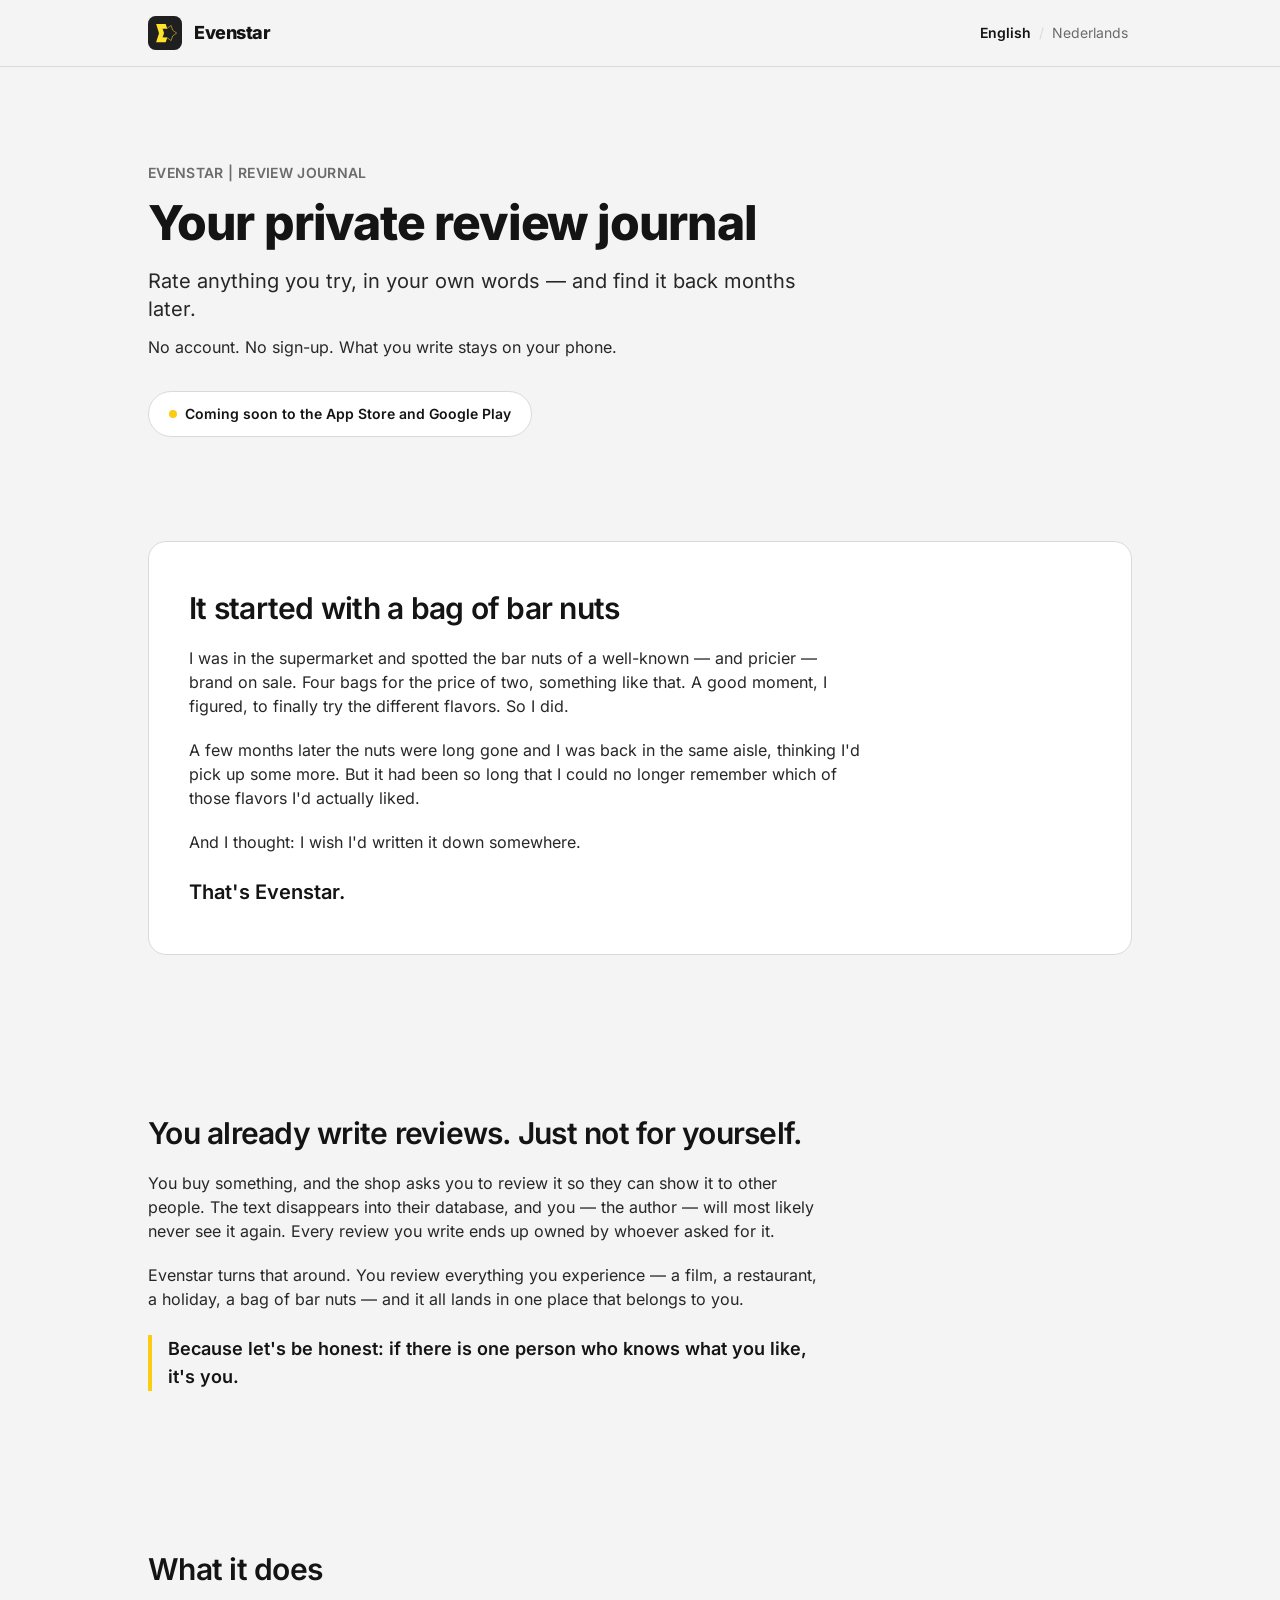
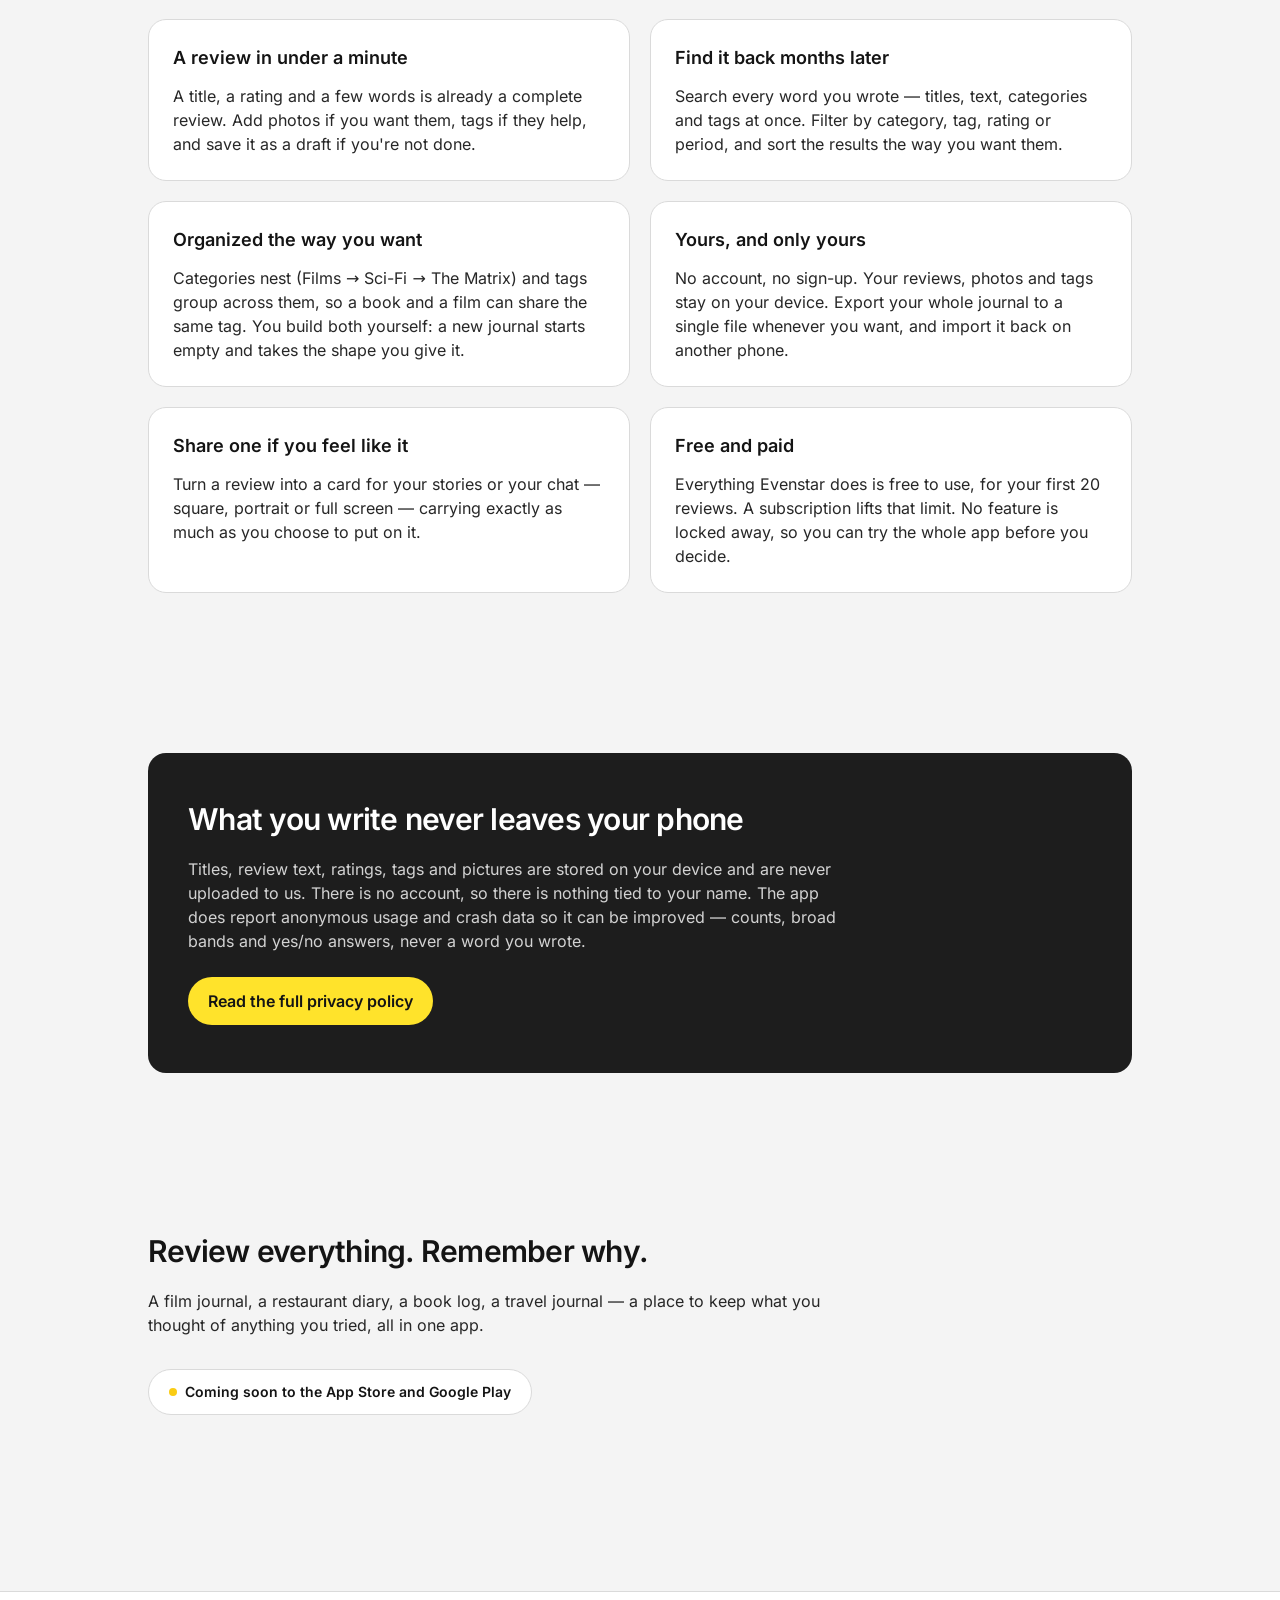
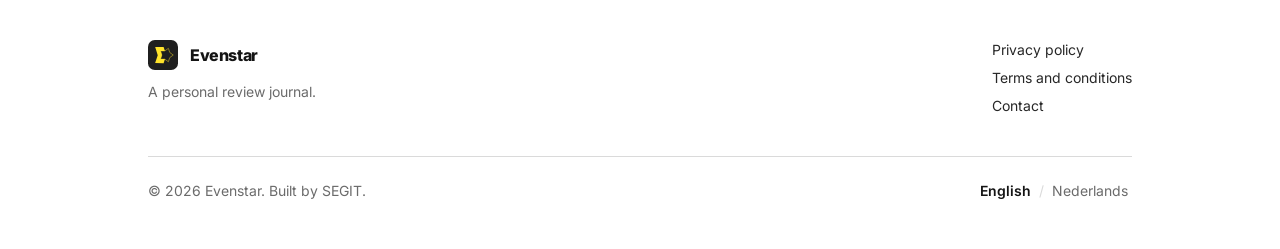
==== index.html @ 2a289b04 "Landingspagina voor Evenstar (EVE-47) (#130) Evenstar had geen plek op internet. Dit is die plek: `e" ====
<!DOCTYPE html><html lang="en"><head><meta charset="utf-8"><meta name="viewport" content="width=device-width, initial-scale=1"><title>Evenstar — Your private review journal</title><meta name="description" content="A personal review journal for iOS and Android. Review everything you try — films, restaurants, books — and find it back months later. No account needed."><link rel="canonical" href="https://evenstarapp.com/"><link rel="alternate" hreflang="en" href="https://evenstarapp.com/"><link rel="alternate" hreflang="nl" href="https://evenstarapp.com/nl/"><link rel="alternate" hreflang="x-default" href="https://evenstarapp.com/"><link rel="icon" type="image/svg+xml" href="/favicon.svg"><link rel="apple-touch-icon" href="/apple-touch-icon.png"><link rel="manifest" href="/site.webmanifest"><meta name="theme-color" content="#f4f4f4"><meta property="og:type" content="website"><meta property="og:site_name" content="Evenstar"><meta property="og:title" content="Evenstar — Your private review journal"><meta property="og:description" content="A personal review journal for iOS and Android. Review everything you try — films, restaurants, books — and find it back months later. No account needed."><meta property="og:url" content="https://evenstarapp.com/"><meta property="og:image" content="https://evenstarapp.com/og-image.png"><meta property="og:image:width" content="1200"><meta property="og:image:height" content="630"><meta property="og:image:alt" content="Evenstar, a personal review journal for iOS and Android"><meta property="og:locale" content="en_US"><meta name="twitter:card" content="summary_large_image"><meta name="twitter:title" content="Evenstar — Your private review journal"><meta name="twitter:description" content="A personal review journal for iOS and Android. Review everything you try — films, restaurants, books — and find it back months later. No account needed."><meta name="twitter:image" content="https://evenstarapp.com/og-image.png"><link rel="sitemap" href="/sitemap-index.xml"><script type="application/ld+json">{"@context":"https://schema.org","@type":"SoftwareApplication","name":"Evenstar","alternateName":"Evenstar | Review Journal","applicationCategory":"LifestyleApplication","operatingSystem":"iOS, Android","description":"A personal review journal for iOS and Android. Review everything you try — films, restaurants, books — and find it back months later. No account needed.","url":"https://evenstarapp.com","inLanguage":["en","nl"],"offers":{"@type":"Offer","price":"0","priceCurrency":"EUR"}}</script><link rel="stylesheet" href="/_astro/config.suZ1vZAj.css"></head><body class="flex min-h-screen flex-col"><a href="#main" class="sr-only rounded-pill focus:not-sr-only focus:absolute focus:top-4 focus:left-4 focus:z-50 focus:bg-ink focus:px-5 focus:py-3 focus:text-on-ink">Skip to content</a><header class="border-b border-line bg-page/90 backdrop-blur"><div class="mx-auto flex max-w-5xl items-center justify-between gap-4 px-5 py-4"><a href="/" class="flex items-center gap-3 text-heading" aria-label="Evenstar — Home"><svg width="34" height="34" viewBox="0 0 256 256" fill="none" xmlns="http://www.w3.org/2000/svg" class aria-hidden="true" focusable="false"><rect width="256" height="256" rx="58" fill="#1F1F1F"></rect><path d="M174.485 72.5167L185.612 106.519L214.472 127.664L215.576 128.472L214.471 129.278L185.571 150.367L174.379 184.35L173.952 185.649L172.844 184.848L143.855 163.878L108.079 163.736L106.71 163.731L107.13 162.429L118.115 128.378L107.195 94.3095L106.777 93.0075L108.146 93.0046L143.922 92.9294L172.95 72.0165L174.061 71.2166L174.485 72.5167Z" stroke="#FFE32B" stroke-width="4"></path><path d="M133.317 197.465L60.838 197.206L82.9443 129.389L61.2827 60.0143L133.141 59.6603L144.464 94.0981L107.978 94.0939L119.301 128.532L108.187 162.625L144.551 163L133.317 197.465Z" fill="#FFE32B"></path></svg><span class="text-lg font-extrabold tracking-tight">Evenstar</span></a><nav class="flex items-center gap-1 text-sm" aria-label="Language"><span class="px-1 font-semibold text-heading" aria-current="true">English</span><span class="text-line" aria-hidden="true">/</span><a class="rounded px-1 text-muted underline-offset-4 hover:text-heading hover:underline" href="/nl/" hreflang="nl" lang="nl">Nederlands</a></nav></div></header><main id="main" class="flex-1"><!-- Hero --><section class="mx-auto w-full max-w-5xl px-5 pt-14 pb-6 sm:pt-24"><p class="text-sm font-semibold tracking-wide text-muted uppercase">Evenstar | Review Journal</p><h1 class="mt-4 max-w-2xl text-4xl font-extrabold tracking-tight text-heading sm:text-5xl">Your private review journal</h1><p class="mt-5 max-w-2xl text-lg text-body sm:text-xl">Rate anything you try, in your own words — and find it back months later.</p><p class="mt-3 max-w-2xl text-body">No account. No sign-up. What you write stays on your phone.</p><p class="inline-flex items-center gap-2 rounded-pill border border-line bg-surface px-5 py-3 text-sm font-semibold text-heading mt-8"><span class="inline-block h-2 w-2 rounded-full bg-highlight" aria-hidden="true"></span>Coming soon to the App Store and Google Play</p></section><!-- The bar nuts --><section id="story" aria-labelledby="story-title" class="mx-auto w-full max-w-5xl px-5 py-14 sm:py-20 "><div class="rounded-card border border-line bg-surface px-6 py-10 sm:px-10 sm:py-12"><h2 id="story-title" class="text-2xl font-semibold tracking-tight text-heading sm:text-3xl">It started with a bag of bar nuts</h2><p class="mt-5 max-w-2xl text-body">I was in the supermarket and spotted the bar nuts of a well-known — and pricier — brand on sale. Four bags for the price of two, something like that. A good moment, I figured, to finally try the different flavors. So I did.</p><p class="mt-5 max-w-2xl text-body">A few months later the nuts were long gone and I was back in the same aisle, thinking I&#39;d pick up some more. But it had been so long that I could no longer remember which of those flavors I&#39;d actually liked.</p><p class="mt-5 max-w-2xl text-body">And I thought: I wish I&#39;d written it down somewhere.</p><p class="mt-6 text-xl font-semibold text-heading">That&#39;s Evenstar.</p></div></section><!-- Why write for yourself --><section id="why" aria-labelledby="why-title" class="mx-auto w-full max-w-5xl px-5 py-14 sm:py-20 "><div class><h2 id="why-title" class="text-2xl font-semibold tracking-tight text-heading sm:text-3xl">You already write reviews. Just not for yourself.</h2><p class="mt-5 max-w-2xl text-body">You buy something, and the shop asks you to review it so they can show it to other people. The text disappears into their database, and you — the author — will most likely never see it again. Every review you write ends up owned by whoever asked for it.</p><p class="mt-5 max-w-2xl text-body">Evenstar turns that around. You review everything you experience — a film, a restaurant, a holiday, a bag of bar nuts — and it all lands in one place that belongs to you.</p><p class="mt-6 max-w-2xl border-l-4 border-highlight pl-4 text-lg font-semibold text-heading">Because let&#39;s be honest: if there is one person who knows what you like, it&#39;s you.</p></div></section><!-- What it does --><section id="features" aria-labelledby="features-title" class="mx-auto w-full max-w-5xl px-5 py-14 sm:py-20 "><div class><h2 id="features-title" class="text-2xl font-semibold tracking-tight text-heading sm:text-3xl">What it does</h2><ul class="mt-8 grid gap-5 sm:grid-cols-2"><li class="rounded-card border border-line bg-surface p-6"><h3 class="text-lg font-semibold text-heading">A review in under a minute</h3><p class="mt-3 text-body">A title, a rating and a few words is already a complete review. Add photos if you want them, tags if they help, and save it as a draft if you&#39;re not done.</p></li><li class="rounded-card border border-line bg-surface p-6"><h3 class="text-lg font-semibold text-heading">Find it back months later</h3><p class="mt-3 text-body">Search every word you wrote — titles, text, categories and tags at once. Filter by category, tag, rating or period, and sort the results the way you want them.</p></li><li class="rounded-card border border-line bg-surface p-6"><h3 class="text-lg font-semibold text-heading">Organized the way you want</h3><p class="mt-3 text-body">Categories nest (Films → Sci-Fi → The Matrix) and tags group across them, so a book and a film can share the same tag. You build both yourself: a new journal starts empty and takes the shape you give it.</p></li><li class="rounded-card border border-line bg-surface p-6"><h3 class="text-lg font-semibold text-heading">Yours, and only yours</h3><p class="mt-3 text-body">No account, no sign-up. Your reviews, photos and tags stay on your device. Export your whole journal to a single file whenever you want, and import it back on another phone.</p></li><li class="rounded-card border border-line bg-surface p-6"><h3 class="text-lg font-semibold text-heading">Share one if you feel like it</h3><p class="mt-3 text-body">Turn a review into a card for your stories or your chat — square, portrait or full screen — carrying exactly as much as you choose to put on it.</p></li><li class="rounded-card border border-line bg-surface p-6"><h3 class="text-lg font-semibold text-heading">Free and paid</h3><p class="mt-3 text-body">Everything Evenstar does is free to use, for your first 20 reviews. A subscription lifts that limit. No feature is locked away, so you can try the whole app before you decide.</p></li></ul></div></section><!-- Privacy --><section aria-labelledby="privacy-title" class="mx-auto w-full max-w-5xl px-5 py-14 sm:py-20"><div class="rounded-card bg-ink px-6 py-10 text-on-ink sm:px-10 sm:py-12"><h2 id="privacy-title" class="text-2xl font-semibold tracking-tight sm:text-3xl">What you write never leaves your phone</h2><p class="mt-5 max-w-2xl text-white/80">Titles, review text, ratings, tags and pictures are stored on your device and are never uploaded to us. There is no account, so there is nothing tied to your name. The app does report anonymous usage and crash data so it can be improved — counts, broad bands and yes/no answers, never a word you wrote.</p><a class="mt-6 inline-block rounded-pill bg-accent px-5 py-3 font-semibold text-heading" href="/privacy/">Read the full privacy policy</a></div></section><!-- Closing --><section id="closing" aria-labelledby="closing-title" class="mx-auto w-full max-w-5xl px-5 py-14 sm:py-20 "><div class><h2 id="closing-title" class="text-2xl font-semibold tracking-tight text-heading sm:text-3xl">Review everything. Remember why.</h2><p class="mt-5 max-w-2xl text-body">A film journal, a restaurant diary, a book log, a travel journal — a place to keep what you thought of anything you tried, all in one app.</p><p class="inline-flex items-center gap-2 rounded-pill border border-line bg-surface px-5 py-3 text-sm font-semibold text-heading mt-8"><span class="inline-block h-2 w-2 rounded-full bg-highlight" aria-hidden="true"></span>Coming soon to the App Store and Google Play</p></div></section></main><footer class="mt-24 border-t border-line bg-surface"><div class="mx-auto max-w-5xl px-5 py-12"><div class="flex flex-col gap-8 sm:flex-row sm:items-start sm:justify-between"><div><div class="flex items-center gap-3"><svg width="30" height="30" viewBox="0 0 256 256" fill="none" xmlns="http://www.w3.org/2000/svg" class aria-hidden="true" focusable="false"><rect width="256" height="256" rx="58" fill="#1F1F1F"></rect><path d="M174.485 72.5167L185.612 106.519L214.472 127.664L215.576 128.472L214.471 129.278L185.571 150.367L174.379 184.35L173.952 185.649L172.844 184.848L143.855 163.878L108.079 163.736L106.71 163.731L107.13 162.429L118.115 128.378L107.195 94.3095L106.777 93.0075L108.146 93.0046L143.922 92.9294L172.95 72.0165L174.061 71.2166L174.485 72.5167Z" stroke="#FFE32B" stroke-width="4"></path><path d="M133.317 197.465L60.838 197.206L82.9443 129.389L61.2827 60.0143L133.141 59.6603L144.464 94.0981L107.978 94.0939L119.301 128.532L108.187 162.625L144.551 163L133.317 197.465Z" fill="#FFE32B"></path></svg><span class="text-base font-extrabold tracking-tight text-heading">Evenstar</span></div><p class="mt-3 max-w-xs text-sm text-muted">A personal review journal.</p></div><nav class="flex flex-col gap-2 text-sm" aria-label="Privacy policy"><a class="text-body underline-offset-4 hover:underline" href="/privacy/">Privacy policy</a><a class="text-body underline-offset-4 hover:underline" href="/terms/">Terms and conditions</a><a class="text-body underline-offset-4 hover:underline" href="mailto:contact@segit.nl">Contact</a></nav></div><div class="mt-10 flex flex-col gap-4 border-t border-line pt-6 text-sm text-muted sm:flex-row sm:items-center sm:justify-between"><p>&copy; 2026 Evenstar. Built by SEGIT.</p><nav class="flex items-center gap-1 text-sm" aria-label="Language"><span class="px-1 font-semibold text-heading" aria-current="true">English</span><span class="text-line" aria-hidden="true">/</span><a class="rounded px-1 text-muted underline-offset-4 hover:text-heading hover:underline" href="/nl/" hreflang="nl" lang="nl">Nederlands</a></nav></div></div></footer></body></html>
---- _astro/config.suZ1vZAj.css ----
@font-face{font-family:Inter Variable;font-style:normal;font-display:swap;font-weight:100 900;src:url(/_astro/inter-cyrillic-ext-wght-normal.BOeWTOD4.woff2)format("woff2-variations");unicode-range:U+460-52F,U+1C80-1C8A,U+20B4,U+2DE0-2DFF,U+A640-A69F,U+FE2E-FE2F}@font-face{font-family:Inter Variable;font-style:normal;font-display:swap;font-weight:100 900;src:url(/_astro/inter-cyrillic-wght-normal.DqGufNeO.woff2)format("woff2-variations");unicode-range:U+301,U+400-45F,U+490-491,U+4B0-4B1,U+2116}@font-face{font-family:Inter Variable;font-style:normal;font-display:swap;font-weight:100 900;src:url(/_astro/inter-greek-ext-wght-normal.DlzME5K_.woff2)format("woff2-variations");unicode-range:U+1F??}@font-face{font-family:Inter Variable;font-style:normal;font-display:swap;font-weight:100 900;src:url(/_astro/inter-greek-wght-normal.CkhJZR-_.woff2)format("woff2-variations");unicode-range:U+370-377,U+37A-37F,U+384-38A,U+38C,U+38E-3A1,U+3A3-3FF}@font-face{font-family:Inter Variable;font-style:normal;font-display:swap;font-weight:100 900;src:url(/_astro/inter-vietnamese-wght-normal.CBcvBZtf.woff2)format("woff2-variations");unicode-range:U+102-103,U+110-111,U+128-129,U+168-169,U+1A0-1A1,U+1AF-1B0,U+300-301,U+303-304,U+308-309,U+323,U+329,U+1EA0-1EF9,U+20AB}@font-face{font-family:Inter Variable;font-style:normal;font-display:swap;font-weight:100 900;src:url(/_astro/inter-latin-ext-wght-normal.DO1Apj_S.woff2)format("woff2-variations");unicode-range:U+100-2BA,U+2BD-2C5,U+2C7-2CC,U+2CE-2D7,U+2DD-2FF,U+304,U+308,U+329,U+1D00-1DBF,U+1E00-1E9F,U+1EF2-1EFF,U+2020,U+20A0-20AB,U+20AD-20C0,U+2113,U+2C60-2C7F,U+A720-A7FF}@font-face{font-family:Inter Variable;font-style:normal;font-display:swap;font-weight:100 900;src:url(/_astro/inter-latin-wght-normal.Dx4kXJAl.woff2)format("woff2-variations");unicode-range:U+??,U+131,U+152-153,U+2BB-2BC,U+2C6,U+2DA,U+2DC,U+304,U+308,U+329,U+2000-206F,U+20AC,U+2122,U+2191,U+2193,U+2212,U+2215,U+FEFF,U+FFFD}@layer properties{@supports (((-webkit-hyphens:none)) and (not (margin-trim:inline))) or ((-moz-orient:inline) and (not (color:rgb(from red r g b)))){*,:before,:after,::backdrop{--tw-rotate-x:initial;--tw-rotate-y:initial;--tw-rotate-z:initial;--tw-skew-x:initial;--tw-skew-y:initial;--tw-scroll-snap-strictness:proximity;--tw-border-style:solid;--tw-font-weight:initial;--tw-tracking:initial;--tw-outline-style:solid;--tw-backdrop-blur:initial;--tw-backdrop-brightness:initial;--tw-backdrop-contrast:initial;--tw-backdrop-grayscale:initial;--tw-backdrop-hue-rotate:initial;--tw-backdrop-invert:initial;--tw-backdrop-opacity:initial;--tw-backdrop-saturate:initial;--tw-backdrop-sepia:initial}}}@layer theme{:root,:host{--font-sans:"Inter Variable", "Inter", ui-sans-serif, system-ui, -apple-system, "Segoe UI", Roboto, "Helvetica Neue", Arial, sans-serif;--font-mono:ui-monospace, SFMono-Regular, Menlo, Monaco, Consolas, "Liberation Mono", "Courier New", monospace;--color-white:#fff;--spacing:.25rem;--container-xs:20rem;--container-md:28rem;--container-2xl:42rem;--container-3xl:48rem;--container-5xl:64rem;--text-sm:.875rem;--text-sm--line-height:calc(1.25 / .875);--text-base:1rem;--text-base--line-height:calc(1.5 / 1);--text-lg:1.125rem;--text-lg--line-height:calc(1.75 / 1.125);--text-xl:1.25rem;--text-xl--line-height:calc(1.75 / 1.25);--text-2xl:1.5rem;--text-2xl--line-height:calc(2 / 1.5);--text-3xl:1.875rem;--text-3xl--line-height:calc(2.25 / 1.875);--text-4xl:2.25rem;--text-4xl--line-height:calc(2.5 / 2.25);--text-5xl:3rem;--text-5xl--line-height:1;--font-weight-semibold:600;--font-weight-extrabold:800;--tracking-tight:-.025em;--tracking-wide:.025em;--default-font-family:var(--font-sans);--default-mono-font-family:var(--font-mono);--color-page:#f4f4f4;--color-surface:#fff;--color-line:#dadada;--color-heading:#141414;--color-body:#272727;--color-muted:#6b6b6b;--color-ink:#1d1d1d;--color-on-ink:#fff;--color-accent:#ffe32b;--color-highlight:#facc14;--radius-card:18px;--radius-pill:36px}}@layer base{*,:after,:before,::backdrop{box-sizing:border-box;border:0 solid;margin:0;padding:0}::file-selector-button{box-sizing:border-box;border:0 solid;margin:0;padding:0}html,:host{-webkit-text-size-adjust:100%;tab-size:4;line-height:1.5;font-family:var(--default-font-family,-apple-system, BlinkMacSystemFont, "Segoe UI", Roboto, "Helvetica Neue", "Noto Sans", Arial, sans-serif, "Apple Color Emoji", "Segoe UI Emoji", "Segoe UI Symbol", "Noto Color Emoji");font-feature-settings:var(--default-font-feature-settings,normal);font-variation-settings:var(--default-font-variation-settings,normal);-webkit-tap-highlight-color:transparent}hr{height:0;color:inherit;border-top-width:1px}abbr:where([title]){text-decoration:underline dotted}h1,h2,h3,h4,h5,h6{font-size:inherit;font-weight:inherit}a{color:inherit;-webkit-text-decoration:inherit;-webkit-text-decoration:inherit;-webkit-text-decoration:inherit;text-decoration:inherit}b,strong{font-weight:bolder}code,kbd,samp,pre{font-family:var(--default-mono-font-family,ui-monospace, SFMono-Regular, Menlo, Monaco, Consolas, "Liberation Mono", "Courier New", monospace);font-feature-settings:var(--default-mono-font-feature-settings,normal);font-variation-settings:var(--default-mono-font-variation-settings,normal);font-size:1em}small{font-size:80%}sub,sup{vertical-align:baseline;font-size:75%;line-height:0;position:relative}sub{bottom:-.25em}sup{top:-.5em}table{text-indent:0;border-color:inherit;border-collapse:collapse}:-moz-focusring:where(:not(iframe)){outline:auto}progress{vertical-align:baseline}summary{display:list-item}ol,ul,menu{list-style:none}img,svg,video,canvas,audio,iframe,embed,object{vertical-align:middle;display:block}img,video{max-width:100%;height:auto}button,input,select,optgroup,textarea{font:inherit;font-feature-settings:inherit;font-variation-settings:inherit;letter-spacing:inherit;color:inherit;opacity:1;background-color:#0000;border-radius:0}::file-selector-button{font:inherit;font-feature-settings:inherit;font-variation-settings:inherit;letter-spacing:inherit;color:inherit;opacity:1;background-color:#0000;border-radius:0}:where(select:is([multiple],[size])) optgroup{font-weight:bolder}:where(select:is([multiple],[size])) optgroup option{padding-inline-start:20px}::file-selector-button{margin-inline-end:4px}::placeholder{opacity:1}@supports (not ((-webkit-appearance:-apple-pay-button))) or (contain-intrinsic-size:1px){::placeholder{color:currentColor}@supports (color:color-mix(in lab, red, red)){::placeholder{color:color-mix(in oklab, currentcolor 50%, transparent)}}}textarea{resize:vertical}::-webkit-search-decoration{-webkit-appearance:none}::-webkit-date-and-time-value{min-height:1lh;text-align:inherit}::-webkit-datetime-edit{display:inline-flex}::-webkit-datetime-edit-fields-wrapper{padding:0}::-webkit-datetime-edit{padding-block:0}::-webkit-datetime-edit-year-field{padding-block:0}::-webkit-datetime-edit-month-field{padding-block:0}::-webkit-datetime-edit-day-field{padding-block:0}::-webkit-datetime-edit-hour-field{padding-block:0}::-webkit-datetime-edit-minute-field{padding-block:0}::-webkit-datetime-edit-second-field{padding-block:0}::-webkit-datetime-edit-millisecond-field{padding-block:0}::-webkit-datetime-edit-meridiem-field{padding-block:0}::-webkit-calendar-picker-indicator{line-height:1}:-moz-ui-invalid{box-shadow:none}button,input:where([type=button],[type=reset],[type=submit]){appearance:button}::file-selector-button{appearance:button}::-webkit-inner-spin-button{height:auto}::-webkit-outer-spin-button{height:auto}[hidden]:where(:not([hidden=until-found])){display:none!important}}@layer components;@layer utilities{.sr-only{clip-path:inset(50%);white-space:nowrap;border-width:0;width:1px;height:1px;margin:-1px;padding:0;position:absolute;overflow:hidden}.absolute{position:absolute}.mx-auto{margin-inline:auto}.mt-2{margin-top:calc(var(--spacing) * 2)}.mt-3{margin-top:calc(var(--spacing) * 3)}.mt-4{margin-top:calc(var(--spacing) * 4)}.mt-5{margin-top:calc(var(--spacing) * 5)}.mt-6{margin-top:calc(var(--spacing) * 6)}.mt-8{margin-top:calc(var(--spacing) * 8)}.mt-10{margin-top:calc(var(--spacing) * 10)}.mt-24{margin-top:calc(var(--spacing) * 24)}.mb-8{margin-bottom:calc(var(--spacing) * 8)}.flex{display:flex}.grid{display:grid}.inline-block{display:inline-block}.inline-flex{display:inline-flex}.h-2{height:calc(var(--spacing) * 2)}.min-h-screen{min-height:100vh}.w-2{width:calc(var(--spacing) * 2)}.w-\[60vw\]{width:60vw}.w-full{width:100%}.max-w-2xl{max-width:var(--container-2xl)}.max-w-3xl{max-width:var(--container-3xl)}.max-w-5xl{max-width:var(--container-5xl)}.max-w-\[260px\]{max-width:260px}.max-w-md{max-width:var(--container-md)}.max-w-xs{max-width:var(--container-xs)}.flex-1{flex:1}.shrink-0{flex-shrink:0}.transform{transform:var(--tw-rotate-x,) var(--tw-rotate-y,) var(--tw-rotate-z,) var(--tw-skew-x,) var(--tw-skew-y,)}.snap-x{scroll-snap-type:x var(--tw-scroll-snap-strictness)}.snap-mandatory{--tw-scroll-snap-strictness:mandatory}.snap-start{scroll-snap-align:start}.flex-col{flex-direction:column}.flex-wrap{flex-wrap:wrap}.items-center{align-items:center}.justify-between{justify-content:space-between}.justify-center{justify-content:center}.gap-1{gap:var(--spacing)}.gap-2{gap:calc(var(--spacing) * 2)}.gap-3{gap:calc(var(--spacing) * 3)}.gap-4{gap:calc(var(--spacing) * 4)}.gap-5{gap:calc(var(--spacing) * 5)}.gap-8{gap:calc(var(--spacing) * 8)}.overflow-x-auto{overflow-x:auto}.rounded{border-radius:.25rem}.rounded-card{border-radius:var(--radius-card)}.rounded-full{border-radius:2147483647px}.rounded-pill{border-radius:var(--radius-pill)}.border{border-style:var(--tw-border-style);border-width:1px}.border-t{border-top-style:var(--tw-border-style);border-top-width:1px}.border-b{border-bottom-style:var(--tw-border-style);border-bottom-width:1px}.border-l-4{border-left-style:var(--tw-border-style);border-left-width:4px}.border-highlight{border-color:var(--color-highlight)}.border-line{border-color:var(--color-line)}.bg-accent{background-color:var(--color-accent)}.bg-highlight{background-color:var(--color-highlight)}.bg-ink{background-color:var(--color-ink)}.bg-page\/90{background-color:#f4f4f4e6}@supports (color:color-mix(in lab, red, red)){.bg-page\/90{background-color:color-mix(in oklab, var(--color-page) 90%, transparent)}}.bg-surface{background-color:var(--color-surface)}.p-6{padding:calc(var(--spacing) * 6)}.px-1{padding-inline:var(--spacing)}.px-5{padding-inline:calc(var(--spacing) * 5)}.px-6{padding-inline:calc(var(--spacing) * 6)}.py-3{padding-block:calc(var(--spacing) * 3)}.py-4{padding-block:calc(var(--spacing) * 4)}.py-10{padding-block:calc(var(--spacing) * 10)}.py-12{padding-block:calc(var(--spacing) * 12)}.py-14{padding-block:calc(var(--spacing) * 14)}.pt-6{padding-top:calc(var(--spacing) * 6)}.pt-14{padding-top:calc(var(--spacing) * 14)}.pb-4{padding-bottom:calc(var(--spacing) * 4)}.pb-6{padding-bottom:calc(var(--spacing) * 6)}.pl-4{padding-left:calc(var(--spacing) * 4)}.text-center{text-align:center}.text-2xl{font-size:var(--text-2xl);line-height:var(--tw-leading,var(--text-2xl--line-height))}.text-3xl{font-size:var(--text-3xl);line-height:var(--tw-leading,var(--text-3xl--line-height))}.text-4xl{font-size:var(--text-4xl);line-height:var(--tw-leading,var(--text-4xl--line-height))}.text-base{font-size:var(--text-base);line-height:var(--tw-leading,var(--text-base--line-height))}.text-lg{font-size:var(--text-lg);line-height:var(--tw-leading,var(--text-lg--line-height))}.text-sm{font-size:var(--text-sm);line-height:var(--tw-leading,var(--text-sm--line-height))}.text-xl{font-size:var(--text-xl);line-height:var(--tw-leading,var(--text-xl--line-height))}.font-extrabold{--tw-font-weight:var(--font-weight-extrabold);font-weight:var(--font-weight-extrabold)}.font-semibold{--tw-font-weight:var(--font-weight-semibold);font-weight:var(--font-weight-semibold)}.tracking-tight{--tw-tracking:var(--tracking-tight);letter-spacing:var(--tracking-tight)}.tracking-wide{--tw-tracking:var(--tracking-wide);letter-spacing:var(--tracking-wide)}.text-body{color:var(--color-body)}.text-heading{color:var(--color-heading)}.text-line{color:var(--color-line)}.text-muted{color:var(--color-muted)}.text-on-ink{color:var(--color-on-ink)}.text-white\/80{color:#fffc}@supports (color:color-mix(in lab, red, red)){.text-white\/80{color:color-mix(in oklab, var(--color-white) 80%, transparent)}}.uppercase{text-transform:uppercase}.underline-offset-4{text-underline-offset:4px}.outline{outline-style:var(--tw-outline-style);outline-width:1px}.backdrop-blur{--tw-backdrop-blur:blur(8px);backdrop-filter:var(--tw-backdrop-blur,) var(--tw-backdrop-brightness,) var(--tw-backdrop-contrast,) var(--tw-backdrop-grayscale,) var(--tw-backdrop-hue-rotate,) var(--tw-backdrop-invert,) var(--tw-backdrop-opacity,) var(--tw-backdrop-saturate,) var(--tw-backdrop-sepia,)}@media (hover:hover){.hover\:text-heading:hover{color:var(--color-heading)}.hover\:underline:hover{text-decoration-line:underline}}.focus\:not-sr-only:focus{clip-path:none;white-space:normal;width:auto;height:auto;margin:0;padding:0;position:static;overflow:visible}.focus\:absolute:focus{position:absolute}.focus\:top-4:focus{top:calc(var(--spacing) * 4)}.focus\:left-4:focus{left:calc(var(--spacing) * 4)}.focus\:z-50:focus{z-index:50}.focus\:bg-ink:focus{background-color:var(--color-ink)}.focus\:px-5:focus{padding-inline:calc(var(--spacing) * 5)}.focus\:py-3:focus{padding-block:calc(var(--spacing) * 3)}.focus\:text-on-ink:focus{color:var(--color-on-ink)}@media (width>=40rem){.sm\:grid-cols-2{grid-template-columns:repeat(2,minmax(0,1fr))}.sm\:flex-row{flex-direction:row}.sm\:items-center{align-items:center}.sm\:items-start{align-items:flex-start}.sm\:justify-between{justify-content:space-between}.sm\:px-10{padding-inline:calc(var(--spacing) * 10)}.sm\:py-12{padding-block:calc(var(--spacing) * 12)}.sm\:py-16{padding-block:calc(var(--spacing) * 16)}.sm\:py-20{padding-block:calc(var(--spacing) * 20)}.sm\:pt-24{padding-top:calc(var(--spacing) * 24)}.sm\:text-3xl{font-size:var(--text-3xl);line-height:var(--tw-leading,var(--text-3xl--line-height))}.sm\:text-5xl{font-size:var(--text-5xl);line-height:var(--tw-leading,var(--text-5xl--line-height))}.sm\:text-xl{font-size:var(--text-xl);line-height:var(--tw-leading,var(--text-xl--line-height))}}.\[\&\>h1\]\:text-3xl>h1{font-size:var(--text-3xl);line-height:var(--tw-leading,var(--text-3xl--line-height))}.\[\&\>h1\]\:font-extrabold>h1{--tw-font-weight:var(--font-weight-extrabold);font-weight:var(--font-weight-extrabold)}.\[\&\>h1\]\:tracking-tight>h1{--tw-tracking:var(--tracking-tight);letter-spacing:var(--tracking-tight)}.\[\&\>h1\]\:text-heading>h1{color:var(--color-heading)}@media (width>=40rem){.sm\:\[\&\>h1\]\:text-4xl>h1{font-size:var(--text-4xl);line-height:var(--tw-leading,var(--text-4xl--line-height))}}}html{scroll-behavior:smooth;-webkit-text-size-adjust:100%}@media (prefers-reduced-motion:reduce){html{scroll-behavior:auto}}body{background-color:var(--color-page);color:var(--color-body);font-family:var(--font-sans);-webkit-font-smoothing:antialiased;text-rendering:optimizelegibility}:root{color-scheme:light}.prose>*+*{margin-top:1.15em}.prose h2{color:var(--color-heading);margin-top:2.5rem;font-size:1.5rem;font-weight:600}.prose h3{color:var(--color-heading);margin-top:2rem;font-size:1.125rem;font-weight:600}.prose ul{padding-left:1.5rem;list-style:outside}.prose ol{padding-left:1.5rem;list-style:decimal}.prose li+li{margin-top:.5rem}.prose a{color:var(--color-ink);text-underline-offset:3px;text-decoration:underline}.prose a:hover{color:var(--color-muted)}.prose strong{color:var(--color-heading);font-weight:600}.prose table{border-collapse:collapse;width:100%;font-size:.95rem}.prose th,.prose td{border:1px solid var(--color-line);text-align:left;vertical-align:top;padding:.6rem .75rem}.prose th{background-color:var(--color-page);color:var(--color-heading);font-weight:600}.prose table{max-width:100%;display:block;overflow-x:auto}@property --tw-rotate-x{syntax:"*";inherits:false}@property --tw-rotate-y{syntax:"*";inherits:false}@property --tw-rotate-z{syntax:"*";inherits:false}@property --tw-skew-x{syntax:"*";inherits:false}@property --tw-skew-y{syntax:"*";inherits:false}@property --tw-scroll-snap-strictness{syntax:"*";inherits:false;initial-value:proximity}@property --tw-border-style{syntax:"*";inherits:false;initial-value:solid}@property --tw-font-weight{syntax:"*";inherits:false}@property --tw-tracking{syntax:"*";inherits:false}@property --tw-outline-style{syntax:"*";inherits:false;initial-value:solid}@property --tw-backdrop-blur{syntax:"*";inherits:false}@property --tw-backdrop-brightness{syntax:"*";inherits:false}@property --tw-backdrop-contrast{syntax:"*";inherits:false}@property --tw-backdrop-grayscale{syntax:"*";inherits:false}@property --tw-backdrop-hue-rotate{syntax:"*";inherits:false}@property --tw-backdrop-invert{syntax:"*";inherits:false}@property --tw-backdrop-opacity{syntax:"*";inherits:false}@property --tw-backdrop-saturate{syntax:"*";inherits:false}@property --tw-backdrop-sepia{syntax:"*";inherits:false}
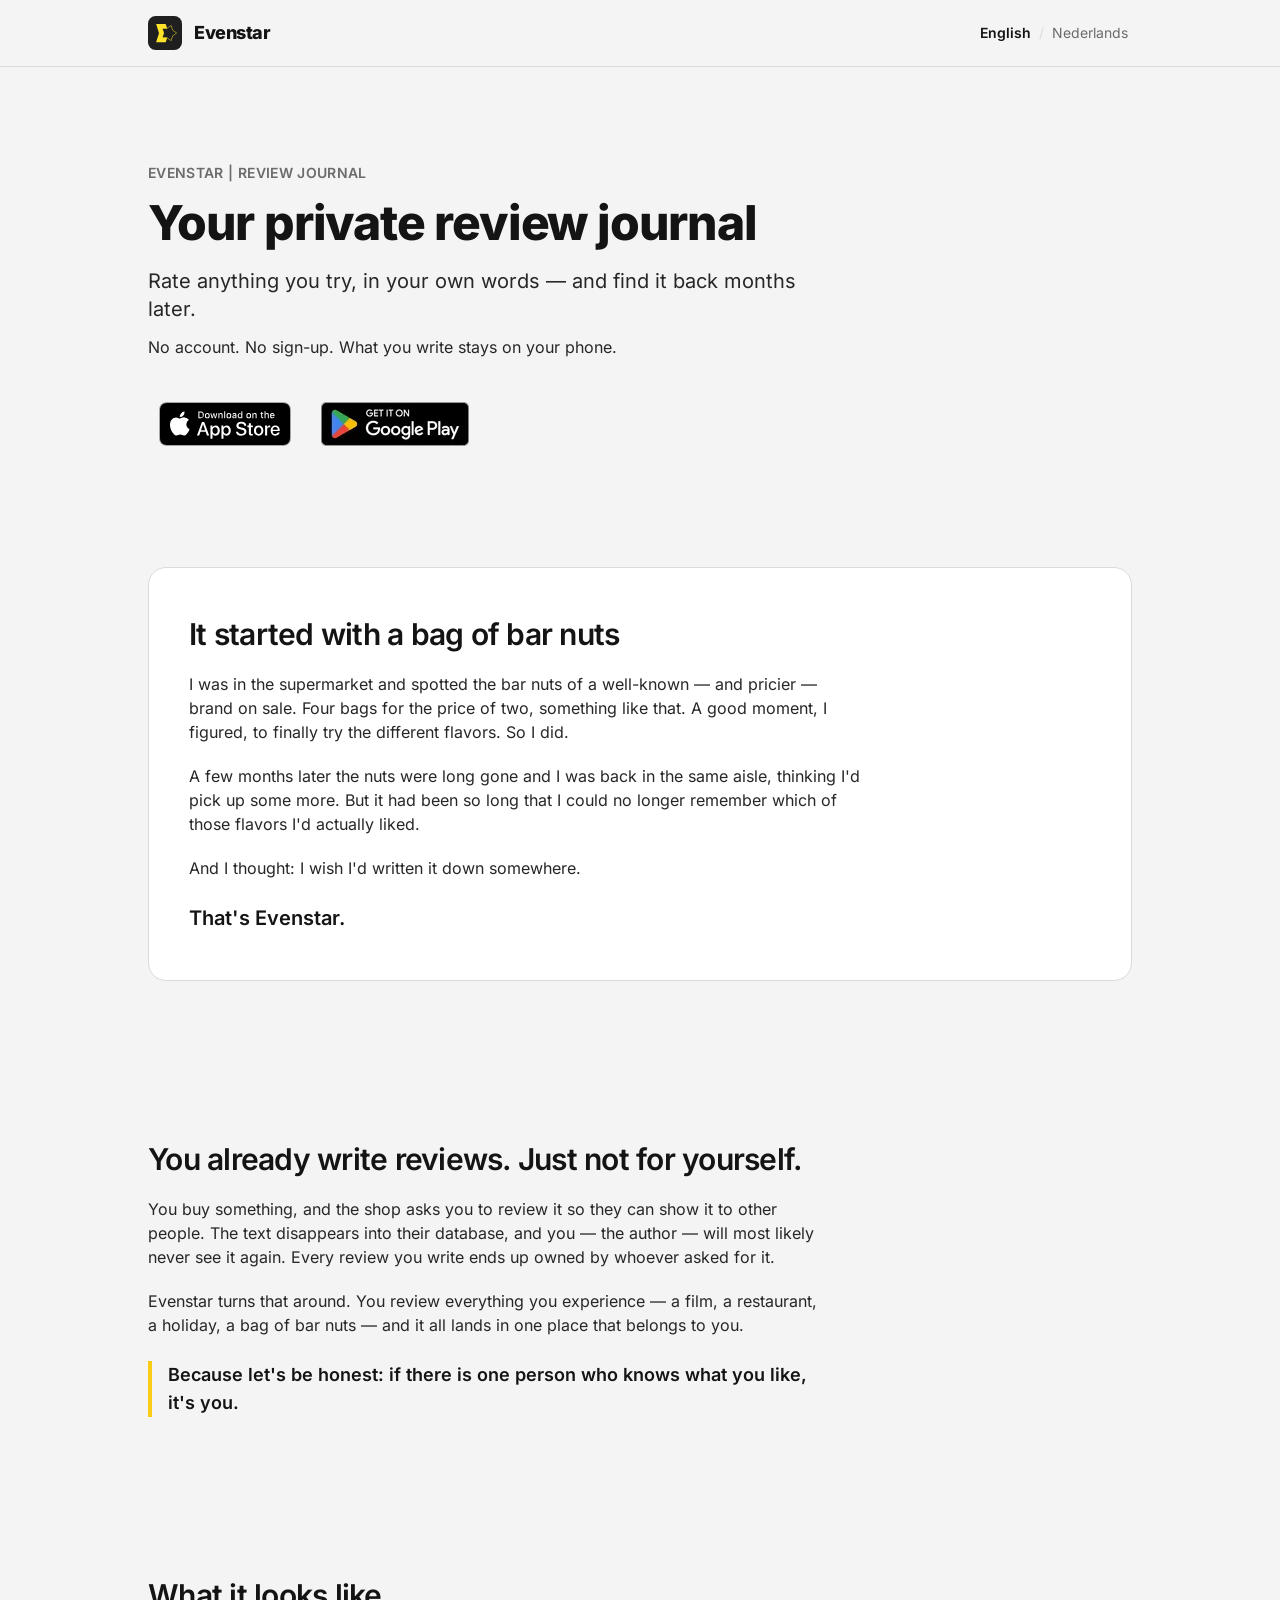
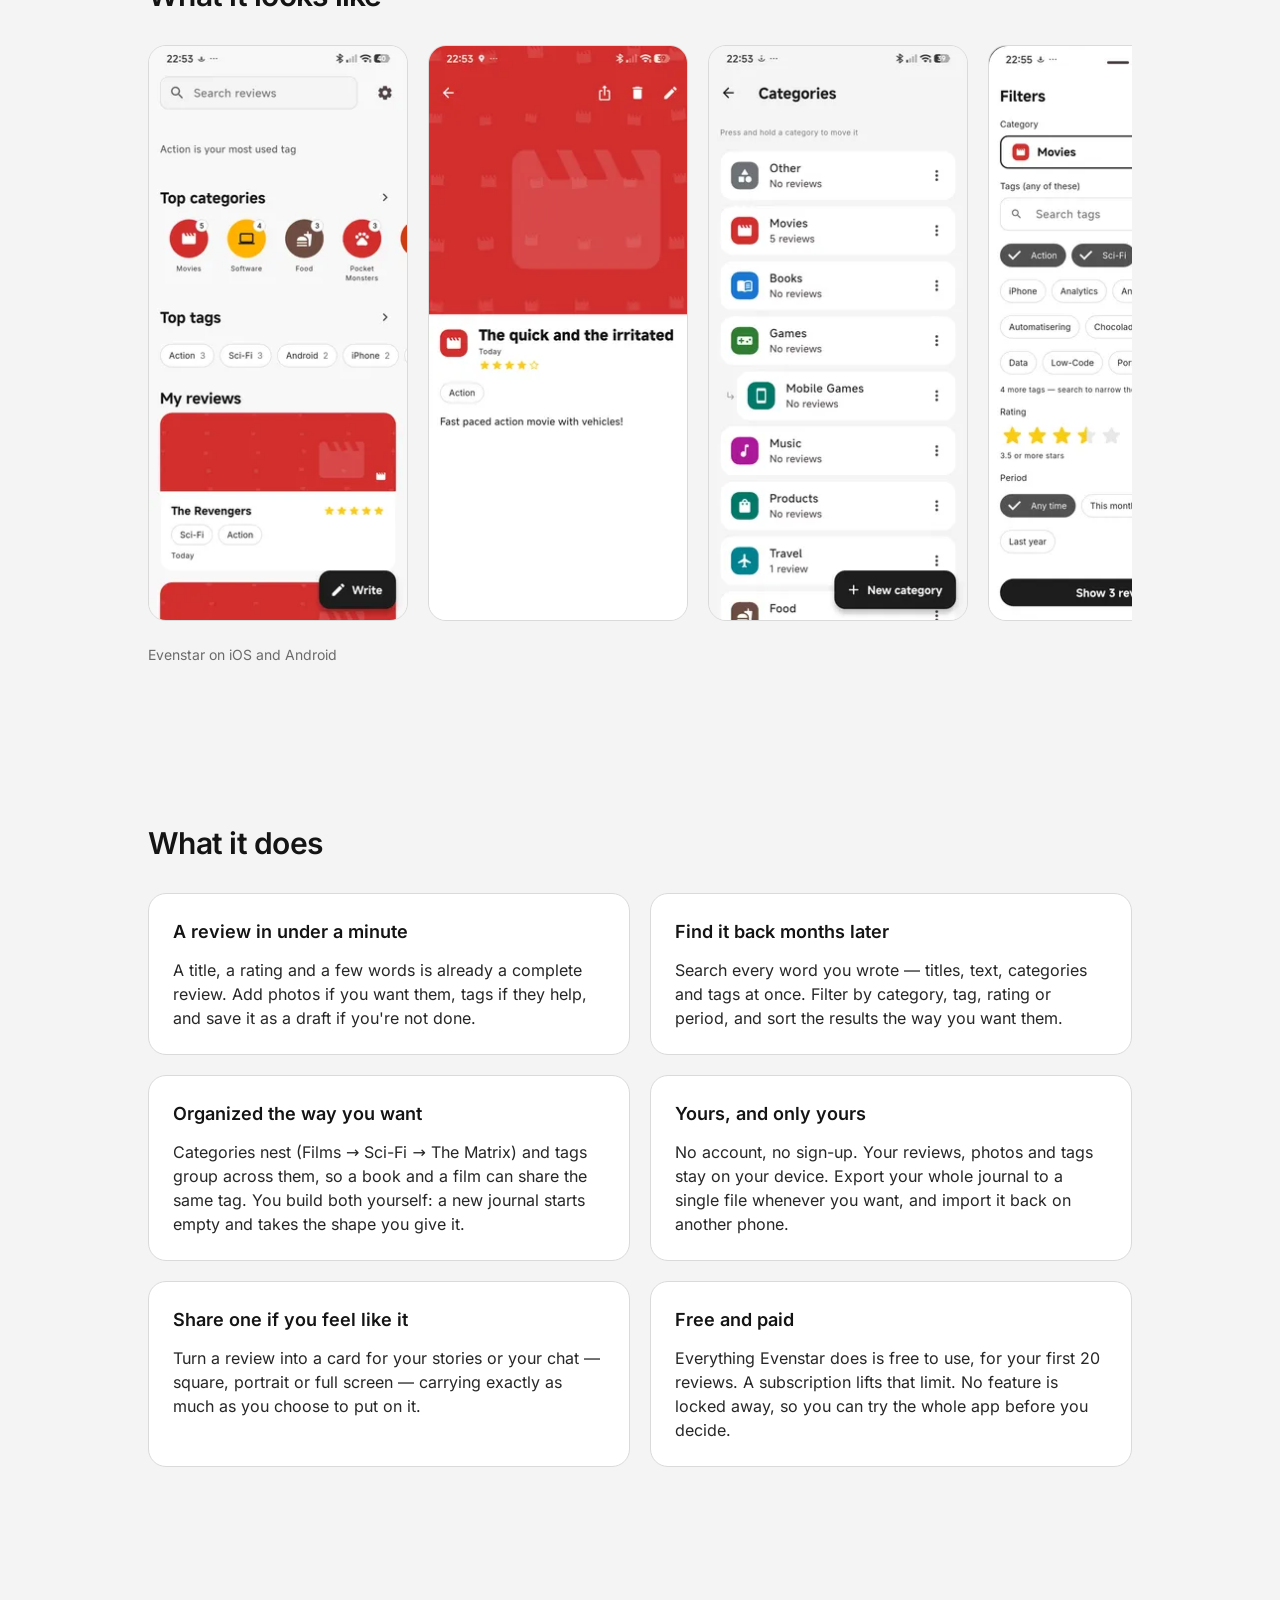
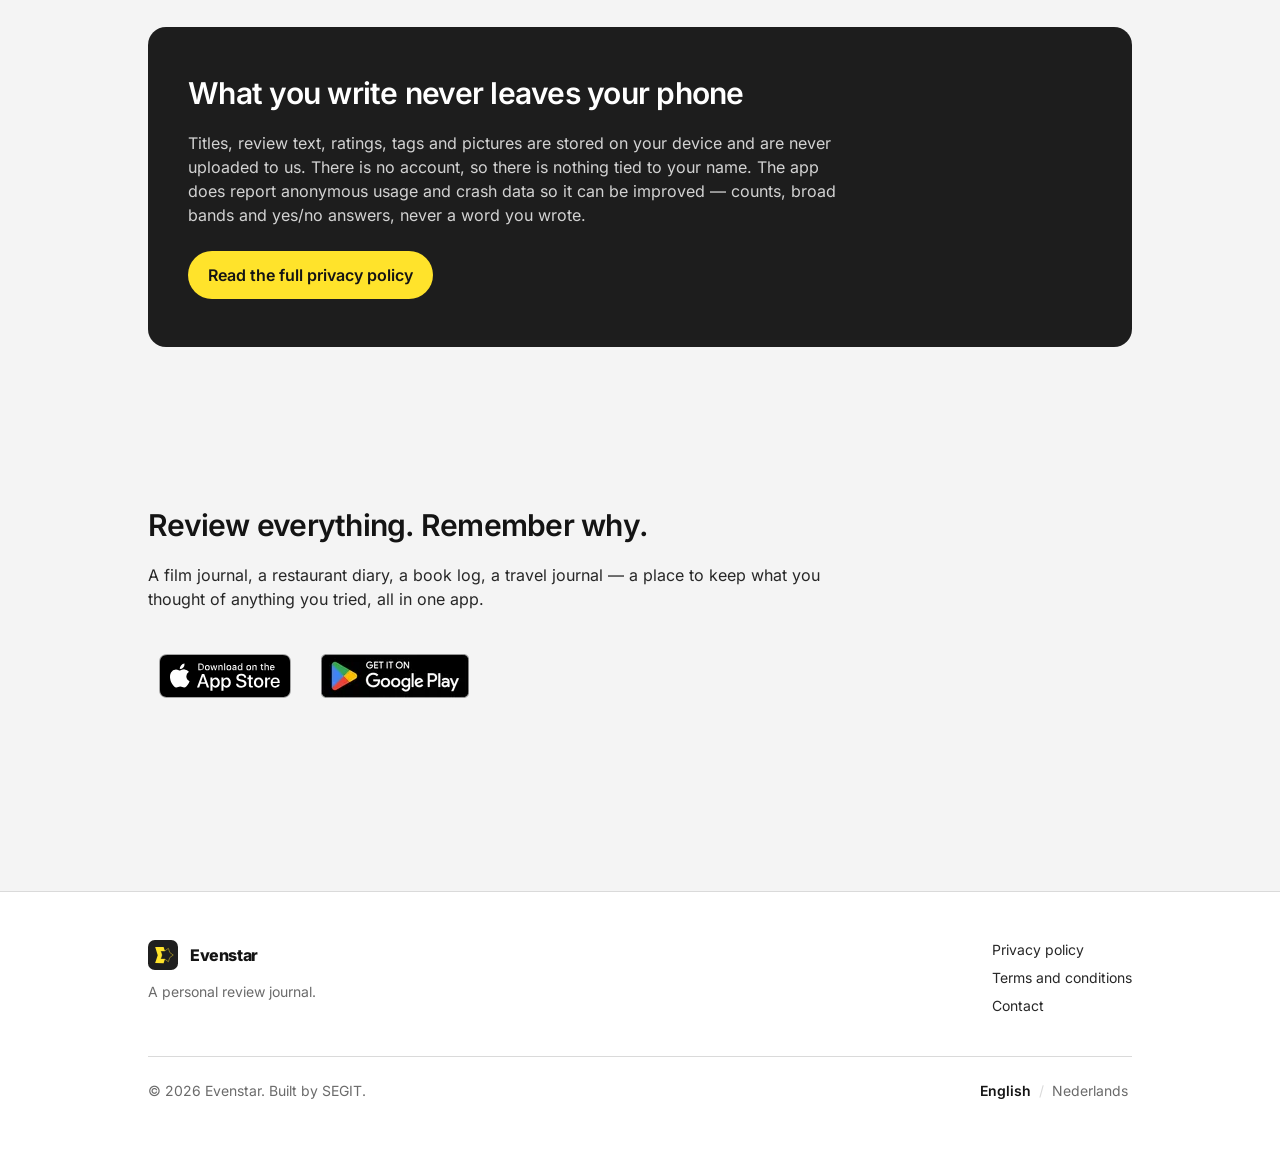
==== commit d8c103ab: "Screenshots en store-links op de site (EVE-47) (#131) Twee dingen die op de live site niet klopten. " ====
--- a/index.html
+++ b/index.html
@@ -1 +1 @@
-<!DOCTYPE html><html lang="en"><head><meta charset="utf-8"><meta name="viewport" content="width=device-width, initial-scale=1"><title>Evenstar — Your private review journal</title><meta name="description" content="A personal review journal for iOS and Android. Review everything you try — films, restaurants, books — and find it back months later. No account needed."><link rel="canonical" href="https://evenstarapp.com/"><link rel="alternate" hreflang="en" href="https://evenstarapp.com/"><link rel="alternate" hreflang="nl" href="https://evenstarapp.com/nl/"><link rel="alternate" hreflang="x-default" href="https://evenstarapp.com/"><link rel="icon" type="image/svg+xml" href="/favicon.svg"><link rel="apple-touch-icon" href="/apple-touch-icon.png"><link rel="manifest" href="/site.webmanifest"><meta name="theme-color" content="#f4f4f4"><meta property="og:type" content="website"><meta property="og:site_name" content="Evenstar"><meta property="og:title" content="Evenstar — Your private review journal"><meta property="og:description" content="A personal review journal for iOS and Android. Review everything you try — films, restaurants, books — and find it back months later. No account needed."><meta property="og:url" content="https://evenstarapp.com/"><meta property="og:image" content="https://evenstarapp.com/og-image.png"><meta property="og:image:width" content="1200"><meta property="og:image:height" content="630"><meta property="og:image:alt" content="Evenstar, a personal review journal for iOS and Android"><meta property="og:locale" content="en_US"><meta name="twitter:card" content="summary_large_image"><meta name="twitter:title" content="Evenstar — Your private review journal"><meta name="twitter:description" content="A personal review journal for iOS and Android. Review everything you try — films, restaurants, books — and find it back months later. No account needed."><meta name="twitter:image" content="https://evenstarapp.com/og-image.png"><link rel="sitemap" href="/sitemap-index.xml"><script type="application/ld+json">{"@context":"https://schema.org","@type":"SoftwareApplication","name":"Evenstar","alternateName":"Evenstar | Review Journal","applicationCategory":"LifestyleApplication","operatingSystem":"iOS, Android","description":"A personal review journal for iOS and Android. Review everything you try — films, restaurants, books — and find it back months later. No account needed.","url":"https://evenstarapp.com","inLanguage":["en","nl"],"offers":{"@type":"Offer","price":"0","priceCurrency":"EUR"}}</script><link rel="stylesheet" href="/_astro/config.suZ1vZAj.css"></head><body class="flex min-h-screen flex-col"><a href="#main" class="sr-only rounded-pill focus:not-sr-only focus:absolute focus:top-4 focus:left-4 focus:z-50 focus:bg-ink focus:px-5 focus:py-3 focus:text-on-ink">Skip to content</a><header class="border-b border-line bg-page/90 backdrop-blur"><div class="mx-auto flex max-w-5xl items-center justify-between gap-4 px-5 py-4"><a href="/" class="flex items-center gap-3 text-heading" aria-label="Evenstar — Home"><svg width="34" height="34" viewBox="0 0 256 256" fill="none" xmlns="http://www.w3.org/2000/svg" class aria-hidden="true" focusable="false"><rect width="256" height="256" rx="58" fill="#1F1F1F"></rect><path d="M174.485 72.5167L185.612 106.519L214.472 127.664L215.576 128.472L214.471 129.278L185.571 150.367L174.379 184.35L173.952 185.649L172.844 184.848L143.855 163.878L108.079 163.736L106.71 163.731L107.13 162.429L118.115 128.378L107.195 94.3095L106.777 93.0075L108.146 93.0046L143.922 92.9294L172.95 72.0165L174.061 71.2166L174.485 72.5167Z" stroke="#FFE32B" stroke-width="4"></path><path d="M133.317 197.465L60.838 197.206L82.9443 129.389L61.2827 60.0143L133.141 59.6603L144.464 94.0981L107.978 94.0939L119.301 128.532L108.187 162.625L144.551 163L133.317 197.465Z" fill="#FFE32B"></path></svg><span class="text-lg font-extrabold tracking-tight">Evenstar</span></a><nav class="flex items-center gap-1 text-sm" aria-label="Language"><span class="px-1 font-semibold text-heading" aria-current="true">English</span><span class="text-line" aria-hidden="true">/</span><a class="rounded px-1 text-muted underline-offset-4 hover:text-heading hover:underline" href="/nl/" hreflang="nl" lang="nl">Nederlands</a></nav></div></header><main id="main" class="flex-1"><!-- Hero --><section class="mx-auto w-full max-w-5xl px-5 pt-14 pb-6 sm:pt-24"><p class="text-sm font-semibold tracking-wide text-muted uppercase">Evenstar | Review Journal</p><h1 class="mt-4 max-w-2xl text-4xl font-extrabold tracking-tight text-heading sm:text-5xl">Your private review journal</h1><p class="mt-5 max-w-2xl text-lg text-body sm:text-xl">Rate anything you try, in your own words — and find it back months later.</p><p class="mt-3 max-w-2xl text-body">No account. No sign-up. What you write stays on your phone.</p><p class="inline-flex items-center gap-2 rounded-pill border border-line bg-surface px-5 py-3 text-sm font-semibold text-heading mt-8"><span class="inline-block h-2 w-2 rounded-full bg-highlight" aria-hidden="true"></span>Coming soon to the App Store and Google Play</p></section><!-- The bar nuts --><section id="story" aria-labelledby="story-title" class="mx-auto w-full max-w-5xl px-5 py-14 sm:py-20 "><div class="rounded-card border border-line bg-surface px-6 py-10 sm:px-10 sm:py-12"><h2 id="story-title" class="text-2xl font-semibold tracking-tight text-heading sm:text-3xl">It started with a bag of bar nuts</h2><p class="mt-5 max-w-2xl text-body">I was in the supermarket and spotted the bar nuts of a well-known — and pricier — brand on sale. Four bags for the price of two, something like that. A good moment, I figured, to finally try the different flavors. So I did.</p><p class="mt-5 max-w-2xl text-body">A few months later the nuts were long gone and I was back in the same aisle, thinking I&#39;d pick up some more. But it had been so long that I could no longer remember which of those flavors I&#39;d actually liked.</p><p class="mt-5 max-w-2xl text-body">And I thought: I wish I&#39;d written it down somewhere.</p><p class="mt-6 text-xl font-semibold text-heading">That&#39;s Evenstar.</p></div></section><!-- Why write for yourself --><section id="why" aria-labelledby="why-title" class="mx-auto w-full max-w-5xl px-5 py-14 sm:py-20 "><div class><h2 id="why-title" class="text-2xl font-semibold tracking-tight text-heading sm:text-3xl">You already write reviews. Just not for yourself.</h2><p class="mt-5 max-w-2xl text-body">You buy something, and the shop asks you to review it so they can show it to other people. The text disappears into their database, and you — the author — will most likely never see it again. Every review you write ends up owned by whoever asked for it.</p><p class="mt-5 max-w-2xl text-body">Evenstar turns that around. You review everything you experience — a film, a restaurant, a holiday, a bag of bar nuts — and it all lands in one place that belongs to you.</p><p class="mt-6 max-w-2xl border-l-4 border-highlight pl-4 text-lg font-semibold text-heading">Because let&#39;s be honest: if there is one person who knows what you like, it&#39;s you.</p></div></section><!-- What it does --><section id="features" aria-labelledby="features-title" class="mx-auto w-full max-w-5xl px-5 py-14 sm:py-20 "><div class><h2 id="features-title" class="text-2xl font-semibold tracking-tight text-heading sm:text-3xl">What it does</h2><ul class="mt-8 grid gap-5 sm:grid-cols-2"><li class="rounded-card border border-line bg-surface p-6"><h3 class="text-lg font-semibold text-heading">A review in under a minute</h3><p class="mt-3 text-body">A title, a rating and a few words is already a complete review. Add photos if you want them, tags if they help, and save it as a draft if you&#39;re not done.</p></li><li class="rounded-card border border-line bg-surface p-6"><h3 class="text-lg font-semibold text-heading">Find it back months later</h3><p class="mt-3 text-body">Search every word you wrote — titles, text, categories and tags at once. Filter by category, tag, rating or period, and sort the results the way you want them.</p></li><li class="rounded-card border border-line bg-surface p-6"><h3 class="text-lg font-semibold text-heading">Organized the way you want</h3><p class="mt-3 text-body">Categories nest (Films → Sci-Fi → The Matrix) and tags group across them, so a book and a film can share the same tag. You build both yourself: a new journal starts empty and takes the shape you give it.</p></li><li class="rounded-card border border-line bg-surface p-6"><h3 class="text-lg font-semibold text-heading">Yours, and only yours</h3><p class="mt-3 text-body">No account, no sign-up. Your reviews, photos and tags stay on your device. Export your whole journal to a single file whenever you want, and import it back on another phone.</p></li><li class="rounded-card border border-line bg-surface p-6"><h3 class="text-lg font-semibold text-heading">Share one if you feel like it</h3><p class="mt-3 text-body">Turn a review into a card for your stories or your chat — square, portrait or full screen — carrying exactly as much as you choose to put on it.</p></li><li class="rounded-card border border-line bg-surface p-6"><h3 class="text-lg font-semibold text-heading">Free and paid</h3><p class="mt-3 text-body">Everything Evenstar does is free to use, for your first 20 reviews. A subscription lifts that limit. No feature is locked away, so you can try the whole app before you decide.</p></li></ul></div></section><!-- Privacy --><section aria-labelledby="privacy-title" class="mx-auto w-full max-w-5xl px-5 py-14 sm:py-20"><div class="rounded-card bg-ink px-6 py-10 text-on-ink sm:px-10 sm:py-12"><h2 id="privacy-title" class="text-2xl font-semibold tracking-tight sm:text-3xl">What you write never leaves your phone</h2><p class="mt-5 max-w-2xl text-white/80">Titles, review text, ratings, tags and pictures are stored on your device and are never uploaded to us. There is no account, so there is nothing tied to your name. The app does report anonymous usage and crash data so it can be improved — counts, broad bands and yes/no answers, never a word you wrote.</p><a class="mt-6 inline-block rounded-pill bg-accent px-5 py-3 font-semibold text-heading" href="/privacy/">Read the full privacy policy</a></div></section><!-- Closing --><section id="closing" aria-labelledby="closing-title" class="mx-auto w-full max-w-5xl px-5 py-14 sm:py-20 "><div class><h2 id="closing-title" class="text-2xl font-semibold tracking-tight text-heading sm:text-3xl">Review everything. Remember why.</h2><p class="mt-5 max-w-2xl text-body">A film journal, a restaurant diary, a book log, a travel journal — a place to keep what you thought of anything you tried, all in one app.</p><p class="inline-flex items-center gap-2 rounded-pill border border-line bg-surface px-5 py-3 text-sm font-semibold text-heading mt-8"><span class="inline-block h-2 w-2 rounded-full bg-highlight" aria-hidden="true"></span>Coming soon to the App Store and Google Play</p></div></section></main><footer class="mt-24 border-t border-line bg-surface"><div class="mx-auto max-w-5xl px-5 py-12"><div class="flex flex-col gap-8 sm:flex-row sm:items-start sm:justify-between"><div><div class="flex items-center gap-3"><svg width="30" height="30" viewBox="0 0 256 256" fill="none" xmlns="http://www.w3.org/2000/svg" class aria-hidden="true" focusable="false"><rect width="256" height="256" rx="58" fill="#1F1F1F"></rect><path d="M174.485 72.5167L185.612 106.519L214.472 127.664L215.576 128.472L214.471 129.278L185.571 150.367L174.379 184.35L173.952 185.649L172.844 184.848L143.855 163.878L108.079 163.736L106.71 163.731L107.13 162.429L118.115 128.378L107.195 94.3095L106.777 93.0075L108.146 93.0046L143.922 92.9294L172.95 72.0165L174.061 71.2166L174.485 72.5167Z" stroke="#FFE32B" stroke-width="4"></path><path d="M133.317 197.465L60.838 197.206L82.9443 129.389L61.2827 60.0143L133.141 59.6603L144.464 94.0981L107.978 94.0939L119.301 128.532L108.187 162.625L144.551 163L133.317 197.465Z" fill="#FFE32B"></path></svg><span class="text-base font-extrabold tracking-tight text-heading">Evenstar</span></div><p class="mt-3 max-w-xs text-sm text-muted">A personal review journal.</p></div><nav class="flex flex-col gap-2 text-sm" aria-label="Privacy policy"><a class="text-body underline-offset-4 hover:underline" href="/privacy/">Privacy policy</a><a class="text-body underline-offset-4 hover:underline" href="/terms/">Terms and conditions</a><a class="text-body underline-offset-4 hover:underline" href="mailto:contact@segit.nl">Contact</a></nav></div><div class="mt-10 flex flex-col gap-4 border-t border-line pt-6 text-sm text-muted sm:flex-row sm:items-center sm:justify-between"><p>&copy; 2026 Evenstar. Built by SEGIT.</p><nav class="flex items-center gap-1 text-sm" aria-label="Language"><span class="px-1 font-semibold text-heading" aria-current="true">English</span><span class="text-line" aria-hidden="true">/</span><a class="rounded px-1 text-muted underline-offset-4 hover:text-heading hover:underline" href="/nl/" hreflang="nl" lang="nl">Nederlands</a></nav></div></div></footer></body></html>+<!DOCTYPE html><html lang="en"><head><meta charset="utf-8"><meta name="viewport" content="width=device-width, initial-scale=1"><title>Evenstar — Your private review journal</title><meta name="description" content="A personal review journal for iOS and Android. Review everything you try — films, restaurants, books — and find it back months later. No account needed."><link rel="canonical" href="https://evenstarapp.com/"><link rel="alternate" hreflang="en" href="https://evenstarapp.com/"><link rel="alternate" hreflang="nl" href="https://evenstarapp.com/nl/"><link rel="alternate" hreflang="x-default" href="https://evenstarapp.com/"><link rel="icon" type="image/svg+xml" href="/favicon.svg"><link rel="apple-touch-icon" href="/apple-touch-icon.png"><link rel="manifest" href="/site.webmanifest"><meta name="theme-color" content="#f4f4f4"><meta property="og:type" content="website"><meta property="og:site_name" content="Evenstar"><meta property="og:title" content="Evenstar — Your private review journal"><meta property="og:description" content="A personal review journal for iOS and Android. Review everything you try — films, restaurants, books — and find it back months later. No account needed."><meta property="og:url" content="https://evenstarapp.com/"><meta property="og:image" content="https://evenstarapp.com/og-image.png"><meta property="og:image:width" content="1200"><meta property="og:image:height" content="630"><meta property="og:image:alt" content="Evenstar, a personal review journal for iOS and Android"><meta property="og:locale" content="en_US"><meta name="twitter:card" content="summary_large_image"><meta name="twitter:title" content="Evenstar — Your private review journal"><meta name="twitter:description" content="A personal review journal for iOS and Android. Review everything you try — films, restaurants, books — and find it back months later. No account needed."><meta name="twitter:image" content="https://evenstarapp.com/og-image.png"><link rel="sitemap" href="/sitemap-index.xml"><script type="application/ld+json">{"@context":"https://schema.org","@type":"SoftwareApplication","name":"Evenstar","alternateName":"Evenstar | Review Journal","applicationCategory":"LifestyleApplication","operatingSystem":"iOS, Android","description":"A personal review journal for iOS and Android. Review everything you try — films, restaurants, books — and find it back months later. No account needed.","url":"https://evenstarapp.com","inLanguage":["en","nl"],"offers":{"@type":"Offer","price":"0","priceCurrency":"EUR"},"sameAs":["https://apps.apple.com/app/id6749514253","https://play.google.com/store/apps/details?id=nl.segit.evenstar"]}</script><link rel="stylesheet" href="/_astro/config.BY_XVRsE.css"></head><body class="flex min-h-screen flex-col"><a href="#main" class="sr-only rounded-pill focus:not-sr-only focus:absolute focus:top-4 focus:left-4 focus:z-50 focus:bg-ink focus:px-5 focus:py-3 focus:text-on-ink">Skip to content</a><header class="border-b border-line bg-page/90 backdrop-blur"><div class="mx-auto flex max-w-5xl items-center justify-between gap-4 px-5 py-4"><a href="/" class="flex items-center gap-3 text-heading" aria-label="Evenstar — Home"><svg width="34" height="34" viewBox="0 0 256 256" fill="none" xmlns="http://www.w3.org/2000/svg" class aria-hidden="true" focusable="false"><rect width="256" height="256" rx="58" fill="#1F1F1F"></rect><path d="M174.485 72.5167L185.612 106.519L214.472 127.664L215.576 128.472L214.471 129.278L185.571 150.367L174.379 184.35L173.952 185.649L172.844 184.848L143.855 163.878L108.079 163.736L106.71 163.731L107.13 162.429L118.115 128.378L107.195 94.3095L106.777 93.0075L108.146 93.0046L143.922 92.9294L172.95 72.0165L174.061 71.2166L174.485 72.5167Z" stroke="#FFE32B" stroke-width="4"></path><path d="M133.317 197.465L60.838 197.206L82.9443 129.389L61.2827 60.0143L133.141 59.6603L144.464 94.0981L107.978 94.0939L119.301 128.532L108.187 162.625L144.551 163L133.317 197.465Z" fill="#FFE32B"></path></svg><span class="text-lg font-extrabold tracking-tight">Evenstar</span></a><nav class="flex items-center gap-1 text-sm" aria-label="Language"><span class="px-1 font-semibold text-heading" aria-current="true">English</span><span class="text-line" aria-hidden="true">/</span><a class="rounded px-1 text-muted underline-offset-4 hover:text-heading hover:underline" href="/nl/" hreflang="nl" lang="nl">Nederlands</a></nav></div></header><main id="main" class="flex-1"><!-- Hero --><section class="mx-auto w-full max-w-5xl px-5 pt-14 pb-6 sm:pt-24"><p class="text-sm font-semibold tracking-wide text-muted uppercase">Evenstar | Review Journal</p><h1 class="mt-4 max-w-2xl text-4xl font-extrabold tracking-tight text-heading sm:text-5xl">Your private review journal</h1><p class="mt-5 max-w-2xl text-lg text-body sm:text-xl">Rate anything you try, in your own words — and find it back months later.</p><p class="mt-3 max-w-2xl text-body">No account. No sign-up. What you write stays on your phone.</p><ul class="flex list-none flex-wrap items-center gap-2 p-0 mt-8"><li><a href="https://apps.apple.com/app/id6749514253" rel="noopener" class="inline-block p-[11px] transition-opacity hover:opacity-80"><img src="/_astro/app-store-en.CVyK0T4N_ZD8Wkt.svg" alt="Download on the App Store" loading="lazy" decoding="async" width="132" height="44"></a></li><li><a href="https://play.google.com/store/apps/details?id=nl.segit.evenstar" rel="noopener" class="inline-block p-[11px] transition-opacity hover:opacity-80"><img src="/_astro/google-play-en.BkUP0Br0_1guSiz.webp" alt="Get it on Google Play" loading="lazy" decoding="async" width="148" height="44"></a></li></ul></section><!-- The bar nuts --><section id="story" aria-labelledby="story-title" class="mx-auto w-full max-w-5xl px-5 py-14 sm:py-20 "><div class="rounded-card border border-line bg-surface px-6 py-10 sm:px-10 sm:py-12"><h2 id="story-title" class="text-2xl font-semibold tracking-tight text-heading sm:text-3xl">It started with a bag of bar nuts</h2><p class="mt-5 max-w-2xl text-body">I was in the supermarket and spotted the bar nuts of a well-known — and pricier — brand on sale. Four bags for the price of two, something like that. A good moment, I figured, to finally try the different flavors. So I did.</p><p class="mt-5 max-w-2xl text-body">A few months later the nuts were long gone and I was back in the same aisle, thinking I&#39;d pick up some more. But it had been so long that I could no longer remember which of those flavors I&#39;d actually liked.</p><p class="mt-5 max-w-2xl text-body">And I thought: I wish I&#39;d written it down somewhere.</p><p class="mt-6 text-xl font-semibold text-heading">That&#39;s Evenstar.</p></div></section><!-- Why write for yourself --><section id="why" aria-labelledby="why-title" class="mx-auto w-full max-w-5xl px-5 py-14 sm:py-20 "><div class><h2 id="why-title" class="text-2xl font-semibold tracking-tight text-heading sm:text-3xl">You already write reviews. Just not for yourself.</h2><p class="mt-5 max-w-2xl text-body">You buy something, and the shop asks you to review it so they can show it to other people. The text disappears into their database, and you — the author — will most likely never see it again. Every review you write ends up owned by whoever asked for it.</p><p class="mt-5 max-w-2xl text-body">Evenstar turns that around. You review everything you experience — a film, a restaurant, a holiday, a bag of bar nuts — and it all lands in one place that belongs to you.</p><p class="mt-6 max-w-2xl border-l-4 border-highlight pl-4 text-lg font-semibold text-heading">Because let&#39;s be honest: if there is one person who knows what you like, it&#39;s you.</p></div></section><section aria-labelledby="screenshots-title" class="mx-auto w-full max-w-5xl px-5 py-14 sm:py-20"><h2 id="screenshots-title" class="text-2xl font-semibold tracking-tight text-heading sm:text-3xl">What it looks like</h2><ul class="mt-8 flex snap-x snap-mandatory gap-5 overflow-x-auto pb-4"><li class="shrink-0 snap-start"><img src="/_astro/01-home.ktQ21EMI_1kX7RQ.webp" srcset="/_astro/01-home.ktQ21EMI_IziyS.webp 260w, /_astro/01-home.ktQ21EMI_Z2bma3P.webp 520w" alt="The Evenstar home screen: your top categories, your most used tags, and the reviews you wrote most recently" sizes="(max-width: 640px) 60vw, 260px" loading="lazy" decoding="async" width="1220" height="2712" class="w-[60vw] max-w-[260px] rounded-card border border-line bg-surface"></li><li class="shrink-0 snap-start"><img src="/_astro/02-details.BDZene70_297I3U.webp" srcset="/_astro/02-details.BDZene70_oBYj4.webp 260w, /_astro/02-details.BDZene70_ZGd6R4.webp 520w" alt="A finished review — title, rating, tag and text, headed by its category's artwork" sizes="(max-width: 640px) 60vw, 260px" loading="lazy" decoding="async" width="1220" height="2712" class="w-[60vw] max-w-[260px] rounded-card border border-line bg-surface"></li><li class="shrink-0 snap-start"><img src="/_astro/03-categories.DhtOSPFY_Z1svv7.webp" srcset="/_astro/03-categories.DhtOSPFY_x2MwY.webp 260w, /_astro/03-categories.DhtOSPFY_QUlk6.webp 520w" alt="The category screen, with Mobile Games nested under Games" sizes="(max-width: 640px) 60vw, 260px" loading="lazy" decoding="async" width="1220" height="2712" class="w-[60vw] max-w-[260px] rounded-card border border-line bg-surface"></li><li class="shrink-0 snap-start"><img src="/_astro/04-filters.D-NGG5e0_1ndf2U.webp" srcset="/_astro/04-filters.D-NGG5e0_Z6Tu1x.webp 260w, /_astro/04-filters.D-NGG5e0_Z1cJAcF.webp 520w" alt="The filter sheet: category, tags, rating and period, with the number of matching reviews on the button" sizes="(max-width: 640px) 60vw, 260px" loading="lazy" decoding="async" width="1220" height="2712" class="w-[60vw] max-w-[260px] rounded-card border border-line bg-surface"></li></ul><p class="mt-2 text-sm text-muted">Evenstar on iOS and Android</p></section><!-- What it does --><section id="features" aria-labelledby="features-title" class="mx-auto w-full max-w-5xl px-5 py-14 sm:py-20 "><div class><h2 id="features-title" class="text-2xl font-semibold tracking-tight text-heading sm:text-3xl">What it does</h2><ul class="mt-8 grid gap-5 sm:grid-cols-2"><li class="rounded-card border border-line bg-surface p-6"><h3 class="text-lg font-semibold text-heading">A review in under a minute</h3><p class="mt-3 text-body">A title, a rating and a few words is already a complete review. Add photos if you want them, tags if they help, and save it as a draft if you&#39;re not done.</p></li><li class="rounded-card border border-line bg-surface p-6"><h3 class="text-lg font-semibold text-heading">Find it back months later</h3><p class="mt-3 text-body">Search every word you wrote — titles, text, categories and tags at once. Filter by category, tag, rating or period, and sort the results the way you want them.</p></li><li class="rounded-card border border-line bg-surface p-6"><h3 class="text-lg font-semibold text-heading">Organized the way you want</h3><p class="mt-3 text-body">Categories nest (Films → Sci-Fi → The Matrix) and tags group across them, so a book and a film can share the same tag. You build both yourself: a new journal starts empty and takes the shape you give it.</p></li><li class="rounded-card border border-line bg-surface p-6"><h3 class="text-lg font-semibold text-heading">Yours, and only yours</h3><p class="mt-3 text-body">No account, no sign-up. Your reviews, photos and tags stay on your device. Export your whole journal to a single file whenever you want, and import it back on another phone.</p></li><li class="rounded-card border border-line bg-surface p-6"><h3 class="text-lg font-semibold text-heading">Share one if you feel like it</h3><p class="mt-3 text-body">Turn a review into a card for your stories or your chat — square, portrait or full screen — carrying exactly as much as you choose to put on it.</p></li><li class="rounded-card border border-line bg-surface p-6"><h3 class="text-lg font-semibold text-heading">Free and paid</h3><p class="mt-3 text-body">Everything Evenstar does is free to use, for your first 20 reviews. A subscription lifts that limit. No feature is locked away, so you can try the whole app before you decide.</p></li></ul></div></section><!-- Privacy --><section aria-labelledby="privacy-title" class="mx-auto w-full max-w-5xl px-5 py-14 sm:py-20"><div class="rounded-card bg-ink px-6 py-10 text-on-ink sm:px-10 sm:py-12"><h2 id="privacy-title" class="text-2xl font-semibold tracking-tight sm:text-3xl">What you write never leaves your phone</h2><p class="mt-5 max-w-2xl text-white/80">Titles, review text, ratings, tags and pictures are stored on your device and are never uploaded to us. There is no account, so there is nothing tied to your name. The app does report anonymous usage and crash data so it can be improved — counts, broad bands and yes/no answers, never a word you wrote.</p><a class="mt-6 inline-block rounded-pill bg-accent px-5 py-3 font-semibold text-heading" href="/privacy/">Read the full privacy policy</a></div></section><!-- Closing --><section id="closing" aria-labelledby="closing-title" class="mx-auto w-full max-w-5xl px-5 py-14 sm:py-20 "><div class><h2 id="closing-title" class="text-2xl font-semibold tracking-tight text-heading sm:text-3xl">Review everything. Remember why.</h2><p class="mt-5 max-w-2xl text-body">A film journal, a restaurant diary, a book log, a travel journal — a place to keep what you thought of anything you tried, all in one app.</p><ul class="flex list-none flex-wrap items-center gap-2 p-0 mt-8"><li><a href="https://apps.apple.com/app/id6749514253" rel="noopener" class="inline-block p-[11px] transition-opacity hover:opacity-80"><img src="/_astro/app-store-en.CVyK0T4N_ZD8Wkt.svg" alt="Download on the App Store" loading="lazy" decoding="async" width="132" height="44"></a></li><li><a href="https://play.google.com/store/apps/details?id=nl.segit.evenstar" rel="noopener" class="inline-block p-[11px] transition-opacity hover:opacity-80"><img src="/_astro/google-play-en.BkUP0Br0_1guSiz.webp" alt="Get it on Google Play" loading="lazy" decoding="async" width="148" height="44"></a></li></ul></div></section></main><footer class="mt-24 border-t border-line bg-surface"><div class="mx-auto max-w-5xl px-5 py-12"><div class="flex flex-col gap-8 sm:flex-row sm:items-start sm:justify-between"><div><div class="flex items-center gap-3"><svg width="30" height="30" viewBox="0 0 256 256" fill="none" xmlns="http://www.w3.org/2000/svg" class aria-hidden="true" focusable="false"><rect width="256" height="256" rx="58" fill="#1F1F1F"></rect><path d="M174.485 72.5167L185.612 106.519L214.472 127.664L215.576 128.472L214.471 129.278L185.571 150.367L174.379 184.35L173.952 185.649L172.844 184.848L143.855 163.878L108.079 163.736L106.71 163.731L107.13 162.429L118.115 128.378L107.195 94.3095L106.777 93.0075L108.146 93.0046L143.922 92.9294L172.95 72.0165L174.061 71.2166L174.485 72.5167Z" stroke="#FFE32B" stroke-width="4"></path><path d="M133.317 197.465L60.838 197.206L82.9443 129.389L61.2827 60.0143L133.141 59.6603L144.464 94.0981L107.978 94.0939L119.301 128.532L108.187 162.625L144.551 163L133.317 197.465Z" fill="#FFE32B"></path></svg><span class="text-base font-extrabold tracking-tight text-heading">Evenstar</span></div><p class="mt-3 max-w-xs text-sm text-muted">A personal review journal.</p></div><nav class="flex flex-col gap-2 text-sm" aria-label="Privacy policy"><a class="text-body underline-offset-4 hover:underline" href="/privacy/">Privacy policy</a><a class="text-body underline-offset-4 hover:underline" href="/terms/">Terms and conditions</a><a class="text-body underline-offset-4 hover:underline" href="mailto:contact@segit.nl">Contact</a></nav></div><div class="mt-10 flex flex-col gap-4 border-t border-line pt-6 text-sm text-muted sm:flex-row sm:items-center sm:justify-between"><p>&copy; 2026 Evenstar. Built by SEGIT.</p><nav class="flex items-center gap-1 text-sm" aria-label="Language"><span class="px-1 font-semibold text-heading" aria-current="true">English</span><span class="text-line" aria-hidden="true">/</span><a class="rounded px-1 text-muted underline-offset-4 hover:text-heading hover:underline" href="/nl/" hreflang="nl" lang="nl">Nederlands</a></nav></div></div></footer></body></html>
--- a/_astro/config.BY_XVRsE.css
+++ b/_astro/config.BY_XVRsE.css
@@ -0,0 +1 @@
+@font-face{font-family:Inter Variable;font-style:normal;font-display:swap;font-weight:100 900;src:url(/_astro/inter-cyrillic-ext-wght-normal.BOeWTOD4.woff2)format("woff2-variations");unicode-range:U+460-52F,U+1C80-1C8A,U+20B4,U+2DE0-2DFF,U+A640-A69F,U+FE2E-FE2F}@font-face{font-family:Inter Variable;font-style:normal;font-display:swap;font-weight:100 900;src:url(/_astro/inter-cyrillic-wght-normal.DqGufNeO.woff2)format("woff2-variations");unicode-range:U+301,U+400-45F,U+490-491,U+4B0-4B1,U+2116}@font-face{font-family:Inter Variable;font-style:normal;font-display:swap;font-weight:100 900;src:url(/_astro/inter-greek-ext-wght-normal.DlzME5K_.woff2)format("woff2-variations");unicode-range:U+1F??}@font-face{font-family:Inter Variable;font-style:normal;font-display:swap;font-weight:100 900;src:url(/_astro/inter-greek-wght-normal.CkhJZR-_.woff2)format("woff2-variations");unicode-range:U+370-377,U+37A-37F,U+384-38A,U+38C,U+38E-3A1,U+3A3-3FF}@font-face{font-family:Inter Variable;font-style:normal;font-display:swap;font-weight:100 900;src:url(/_astro/inter-vietnamese-wght-normal.CBcvBZtf.woff2)format("woff2-variations");unicode-range:U+102-103,U+110-111,U+128-129,U+168-169,U+1A0-1A1,U+1AF-1B0,U+300-301,U+303-304,U+308-309,U+323,U+329,U+1EA0-1EF9,U+20AB}@font-face{font-family:Inter Variable;font-style:normal;font-display:swap;font-weight:100 900;src:url(/_astro/inter-latin-ext-wght-normal.DO1Apj_S.woff2)format("woff2-variations");unicode-range:U+100-2BA,U+2BD-2C5,U+2C7-2CC,U+2CE-2D7,U+2DD-2FF,U+304,U+308,U+329,U+1D00-1DBF,U+1E00-1E9F,U+1EF2-1EFF,U+2020,U+20A0-20AB,U+20AD-20C0,U+2113,U+2C60-2C7F,U+A720-A7FF}@font-face{font-family:Inter Variable;font-style:normal;font-display:swap;font-weight:100 900;src:url(/_astro/inter-latin-wght-normal.Dx4kXJAl.woff2)format("woff2-variations");unicode-range:U+??,U+131,U+152-153,U+2BB-2BC,U+2C6,U+2DA,U+2DC,U+304,U+308,U+329,U+2000-206F,U+20AC,U+2122,U+2191,U+2193,U+2212,U+2215,U+FEFF,U+FFFD}@layer properties{@supports (((-webkit-hyphens:none)) and (not (margin-trim:inline))) or ((-moz-orient:inline) and (not (color:rgb(from red r g b)))){*,:before,:after,::backdrop{--tw-rotate-x:initial;--tw-rotate-y:initial;--tw-rotate-z:initial;--tw-skew-x:initial;--tw-skew-y:initial;--tw-scroll-snap-strictness:proximity;--tw-border-style:solid;--tw-font-weight:initial;--tw-tracking:initial;--tw-outline-style:solid;--tw-blur:initial;--tw-brightness:initial;--tw-contrast:initial;--tw-grayscale:initial;--tw-hue-rotate:initial;--tw-invert:initial;--tw-opacity:initial;--tw-saturate:initial;--tw-sepia:initial;--tw-drop-shadow:initial;--tw-drop-shadow-color:initial;--tw-drop-shadow-alpha:100%;--tw-drop-shadow-size:initial;--tw-backdrop-blur:initial;--tw-backdrop-brightness:initial;--tw-backdrop-contrast:initial;--tw-backdrop-grayscale:initial;--tw-backdrop-hue-rotate:initial;--tw-backdrop-invert:initial;--tw-backdrop-opacity:initial;--tw-backdrop-saturate:initial;--tw-backdrop-sepia:initial}}}@layer theme{:root,:host{--font-sans:"Inter Variable", "Inter", ui-sans-serif, system-ui, -apple-system, "Segoe UI", Roboto, "Helvetica Neue", Arial, sans-serif;--font-mono:ui-monospace, SFMono-Regular, Menlo, Monaco, Consolas, "Liberation Mono", "Courier New", monospace;--color-white:#fff;--spacing:.25rem;--container-xs:20rem;--container-md:28rem;--container-2xl:42rem;--container-3xl:48rem;--container-5xl:64rem;--text-sm:.875rem;--text-sm--line-height:calc(1.25 / .875);--text-base:1rem;--text-base--line-height:calc(1.5 / 1);--text-lg:1.125rem;--text-lg--line-height:calc(1.75 / 1.125);--text-xl:1.25rem;--text-xl--line-height:calc(1.75 / 1.25);--text-2xl:1.5rem;--text-2xl--line-height:calc(2 / 1.5);--text-3xl:1.875rem;--text-3xl--line-height:calc(2.25 / 1.875);--text-4xl:2.25rem;--text-4xl--line-height:calc(2.5 / 2.25);--text-5xl:3rem;--text-5xl--line-height:1;--font-weight-semibold:600;--font-weight-extrabold:800;--tracking-tight:-.025em;--tracking-wide:.025em;--default-transition-duration:.15s;--default-transition-timing-function:cubic-bezier(.4, 0, .2, 1);--default-font-family:var(--font-sans);--default-mono-font-family:var(--font-mono);--color-page:#f4f4f4;--color-surface:#fff;--color-line:#dadada;--color-heading:#141414;--color-body:#272727;--color-muted:#6b6b6b;--color-ink:#1d1d1d;--color-on-ink:#fff;--color-accent:#ffe32b;--color-highlight:#facc14;--radius-card:18px;--radius-pill:36px}}@layer base{*,:after,:before,::backdrop{box-sizing:border-box;border:0 solid;margin:0;padding:0}::file-selector-button{box-sizing:border-box;border:0 solid;margin:0;padding:0}html,:host{-webkit-text-size-adjust:100%;tab-size:4;line-height:1.5;font-family:var(--default-font-family,-apple-system, BlinkMacSystemFont, "Segoe UI", Roboto, "Helvetica Neue", "Noto Sans", Arial, sans-serif, "Apple Color Emoji", "Segoe UI Emoji", "Segoe UI Symbol", "Noto Color Emoji");font-feature-settings:var(--default-font-feature-settings,normal);font-variation-settings:var(--default-font-variation-settings,normal);-webkit-tap-highlight-color:transparent}hr{height:0;color:inherit;border-top-width:1px}abbr:where([title]){text-decoration:underline dotted}h1,h2,h3,h4,h5,h6{font-size:inherit;font-weight:inherit}a{color:inherit;-webkit-text-decoration:inherit;-webkit-text-decoration:inherit;-webkit-text-decoration:inherit;text-decoration:inherit}b,strong{font-weight:bolder}code,kbd,samp,pre{font-family:var(--default-mono-font-family,ui-monospace, SFMono-Regular, Menlo, Monaco, Consolas, "Liberation Mono", "Courier New", monospace);font-feature-settings:var(--default-mono-font-feature-settings,normal);font-variation-settings:var(--default-mono-font-variation-settings,normal);font-size:1em}small{font-size:80%}sub,sup{vertical-align:baseline;font-size:75%;line-height:0;position:relative}sub{bottom:-.25em}sup{top:-.5em}table{text-indent:0;border-color:inherit;border-collapse:collapse}:-moz-focusring:where(:not(iframe)){outline:auto}progress{vertical-align:baseline}summary{display:list-item}ol,ul,menu{list-style:none}img,svg,video,canvas,audio,iframe,embed,object{vertical-align:middle;display:block}img,video{max-width:100%;height:auto}button,input,select,optgroup,textarea{font:inherit;font-feature-settings:inherit;font-variation-settings:inherit;letter-spacing:inherit;color:inherit;opacity:1;background-color:#0000;border-radius:0}::file-selector-button{font:inherit;font-feature-settings:inherit;font-variation-settings:inherit;letter-spacing:inherit;color:inherit;opacity:1;background-color:#0000;border-radius:0}:where(select:is([multiple],[size])) optgroup{font-weight:bolder}:where(select:is([multiple],[size])) optgroup option{padding-inline-start:20px}::file-selector-button{margin-inline-end:4px}::placeholder{opacity:1}@supports (not ((-webkit-appearance:-apple-pay-button))) or (contain-intrinsic-size:1px){::placeholder{color:currentColor}@supports (color:color-mix(in lab, red, red)){::placeholder{color:color-mix(in oklab, currentcolor 50%, transparent)}}}textarea{resize:vertical}::-webkit-search-decoration{-webkit-appearance:none}::-webkit-date-and-time-value{min-height:1lh;text-align:inherit}::-webkit-datetime-edit{display:inline-flex}::-webkit-datetime-edit-fields-wrapper{padding:0}::-webkit-datetime-edit{padding-block:0}::-webkit-datetime-edit-year-field{padding-block:0}::-webkit-datetime-edit-month-field{padding-block:0}::-webkit-datetime-edit-day-field{padding-block:0}::-webkit-datetime-edit-hour-field{padding-block:0}::-webkit-datetime-edit-minute-field{padding-block:0}::-webkit-datetime-edit-second-field{padding-block:0}::-webkit-datetime-edit-millisecond-field{padding-block:0}::-webkit-datetime-edit-meridiem-field{padding-block:0}::-webkit-calendar-picker-indicator{line-height:1}:-moz-ui-invalid{box-shadow:none}button,input:where([type=button],[type=reset],[type=submit]){appearance:button}::file-selector-button{appearance:button}::-webkit-inner-spin-button{height:auto}::-webkit-outer-spin-button{height:auto}[hidden]:where(:not([hidden=until-found])){display:none!important}}@layer components;@layer utilities{.sr-only{clip-path:inset(50%);white-space:nowrap;border-width:0;width:1px;height:1px;margin:-1px;padding:0;position:absolute;overflow:hidden}.absolute{position:absolute}.mx-auto{margin-inline:auto}.mt-2{margin-top:calc(var(--spacing) * 2)}.mt-3{margin-top:calc(var(--spacing) * 3)}.mt-4{margin-top:calc(var(--spacing) * 4)}.mt-5{margin-top:calc(var(--spacing) * 5)}.mt-6{margin-top:calc(var(--spacing) * 6)}.mt-8{margin-top:calc(var(--spacing) * 8)}.mt-10{margin-top:calc(var(--spacing) * 10)}.mt-24{margin-top:calc(var(--spacing) * 24)}.mb-8{margin-bottom:calc(var(--spacing) * 8)}.flex{display:flex}.grid{display:grid}.inline-block{display:inline-block}.inline-flex{display:inline-flex}.h-2{height:calc(var(--spacing) * 2)}.min-h-screen{min-height:100vh}.w-2{width:calc(var(--spacing) * 2)}.w-\[60vw\]{width:60vw}.w-full{width:100%}.max-w-2xl{max-width:var(--container-2xl)}.max-w-3xl{max-width:var(--container-3xl)}.max-w-5xl{max-width:var(--container-5xl)}.max-w-\[260px\]{max-width:260px}.max-w-md{max-width:var(--container-md)}.max-w-xs{max-width:var(--container-xs)}.flex-1{flex:1}.shrink-0{flex-shrink:0}.transform{transform:var(--tw-rotate-x,) var(--tw-rotate-y,) var(--tw-rotate-z,) var(--tw-skew-x,) var(--tw-skew-y,)}.snap-x{scroll-snap-type:x var(--tw-scroll-snap-strictness)}.snap-mandatory{--tw-scroll-snap-strictness:mandatory}.snap-start{scroll-snap-align:start}.list-none{list-style-type:none}.flex-col{flex-direction:column}.flex-wrap{flex-wrap:wrap}.items-center{align-items:center}.justify-between{justify-content:space-between}.justify-center{justify-content:center}.gap-1{gap:var(--spacing)}.gap-2{gap:calc(var(--spacing) * 2)}.gap-3{gap:calc(var(--spacing) * 3)}.gap-4{gap:calc(var(--spacing) * 4)}.gap-5{gap:calc(var(--spacing) * 5)}.gap-8{gap:calc(var(--spacing) * 8)}.overflow-x-auto{overflow-x:auto}.rounded{border-radius:.25rem}.rounded-card{border-radius:var(--radius-card)}.rounded-full{border-radius:2147483647px}.rounded-pill{border-radius:var(--radius-pill)}.border{border-style:var(--tw-border-style);border-width:1px}.border-t{border-top-style:var(--tw-border-style);border-top-width:1px}.border-b{border-bottom-style:var(--tw-border-style);border-bottom-width:1px}.border-l-4{border-left-style:var(--tw-border-style);border-left-width:4px}.border-highlight{border-color:var(--color-highlight)}.border-line{border-color:var(--color-line)}.bg-accent{background-color:var(--color-accent)}.bg-highlight{background-color:var(--color-highlight)}.bg-ink{background-color:var(--color-ink)}.bg-page\/90{background-color:#f4f4f4e6}@supports (color:color-mix(in lab, red, red)){.bg-page\/90{background-color:color-mix(in oklab, var(--color-page) 90%, transparent)}}.bg-surface{background-color:var(--color-surface)}.p-0{padding:0}.p-6{padding:calc(var(--spacing) * 6)}.p-\[11px\]{padding:11px}.px-1{padding-inline:var(--spacing)}.px-5{padding-inline:calc(var(--spacing) * 5)}.px-6{padding-inline:calc(var(--spacing) * 6)}.py-3{padding-block:calc(var(--spacing) * 3)}.py-4{padding-block:calc(var(--spacing) * 4)}.py-10{padding-block:calc(var(--spacing) * 10)}.py-12{padding-block:calc(var(--spacing) * 12)}.py-14{padding-block:calc(var(--spacing) * 14)}.pt-6{padding-top:calc(var(--spacing) * 6)}.pt-14{padding-top:calc(var(--spacing) * 14)}.pb-4{padding-bottom:calc(var(--spacing) * 4)}.pb-6{padding-bottom:calc(var(--spacing) * 6)}.pl-4{padding-left:calc(var(--spacing) * 4)}.text-center{text-align:center}.text-2xl{font-size:var(--text-2xl);line-height:var(--tw-leading,var(--text-2xl--line-height))}.text-3xl{font-size:var(--text-3xl);line-height:var(--tw-leading,var(--text-3xl--line-height))}.text-4xl{font-size:var(--text-4xl);line-height:var(--tw-leading,var(--text-4xl--line-height))}.text-base{font-size:var(--text-base);line-height:var(--tw-leading,var(--text-base--line-height))}.text-lg{font-size:var(--text-lg);line-height:var(--tw-leading,var(--text-lg--line-height))}.text-sm{font-size:var(--text-sm);line-height:var(--tw-leading,var(--text-sm--line-height))}.text-xl{font-size:var(--text-xl);line-height:var(--tw-leading,var(--text-xl--line-height))}.font-extrabold{--tw-font-weight:var(--font-weight-extrabold);font-weight:var(--font-weight-extrabold)}.font-semibold{--tw-font-weight:var(--font-weight-semibold);font-weight:var(--font-weight-semibold)}.tracking-tight{--tw-tracking:var(--tracking-tight);letter-spacing:var(--tracking-tight)}.tracking-wide{--tw-tracking:var(--tracking-wide);letter-spacing:var(--tracking-wide)}.text-body{color:var(--color-body)}.text-heading{color:var(--color-heading)}.text-line{color:var(--color-line)}.text-muted{color:var(--color-muted)}.text-on-ink{color:var(--color-on-ink)}.text-white\/80{color:#fffc}@supports (color:color-mix(in lab, red, red)){.text-white\/80{color:color-mix(in oklab, var(--color-white) 80%, transparent)}}.uppercase{text-transform:uppercase}.underline-offset-4{text-underline-offset:4px}.outline{outline-style:var(--tw-outline-style);outline-width:1px}.filter{filter:var(--tw-blur,) var(--tw-brightness,) var(--tw-contrast,) var(--tw-grayscale,) var(--tw-hue-rotate,) var(--tw-invert,) var(--tw-saturate,) var(--tw-sepia,) var(--tw-drop-shadow,)}.backdrop-blur{--tw-backdrop-blur:blur(8px);backdrop-filter:var(--tw-backdrop-blur,) var(--tw-backdrop-brightness,) var(--tw-backdrop-contrast,) var(--tw-backdrop-grayscale,) var(--tw-backdrop-hue-rotate,) var(--tw-backdrop-invert,) var(--tw-backdrop-opacity,) var(--tw-backdrop-saturate,) var(--tw-backdrop-sepia,)}.transition-opacity{transition-property:opacity;transition-timing-function:var(--tw-ease,var(--default-transition-timing-function));transition-duration:var(--tw-duration,var(--default-transition-duration))}@media (hover:hover){.hover\:text-heading:hover{color:var(--color-heading)}.hover\:underline:hover{text-decoration-line:underline}.hover\:opacity-80:hover{opacity:.8}.hover\:opacity-85:hover{opacity:.85}}.focus\:not-sr-only:focus{clip-path:none;white-space:normal;width:auto;height:auto;margin:0;padding:0;position:static;overflow:visible}.focus\:absolute:focus{position:absolute}.focus\:top-4:focus{top:calc(var(--spacing) * 4)}.focus\:left-4:focus{left:calc(var(--spacing) * 4)}.focus\:z-50:focus{z-index:50}.focus\:bg-ink:focus{background-color:var(--color-ink)}.focus\:px-5:focus{padding-inline:calc(var(--spacing) * 5)}.focus\:py-3:focus{padding-block:calc(var(--spacing) * 3)}.focus\:text-on-ink:focus{color:var(--color-on-ink)}@media (width>=40rem){.sm\:grid-cols-2{grid-template-columns:repeat(2,minmax(0,1fr))}.sm\:flex-row{flex-direction:row}.sm\:items-center{align-items:center}.sm\:items-start{align-items:flex-start}.sm\:justify-between{justify-content:space-between}.sm\:px-10{padding-inline:calc(var(--spacing) * 10)}.sm\:py-12{padding-block:calc(var(--spacing) * 12)}.sm\:py-16{padding-block:calc(var(--spacing) * 16)}.sm\:py-20{padding-block:calc(var(--spacing) * 20)}.sm\:pt-24{padding-top:calc(var(--spacing) * 24)}.sm\:text-3xl{font-size:var(--text-3xl);line-height:var(--tw-leading,var(--text-3xl--line-height))}.sm\:text-5xl{font-size:var(--text-5xl);line-height:var(--tw-leading,var(--text-5xl--line-height))}.sm\:text-xl{font-size:var(--text-xl);line-height:var(--tw-leading,var(--text-xl--line-height))}}.\[\&\>h1\]\:text-3xl>h1{font-size:var(--text-3xl);line-height:var(--tw-leading,var(--text-3xl--line-height))}.\[\&\>h1\]\:font-extrabold>h1{--tw-font-weight:var(--font-weight-extrabold);font-weight:var(--font-weight-extrabold)}.\[\&\>h1\]\:tracking-tight>h1{--tw-tracking:var(--tracking-tight);letter-spacing:var(--tracking-tight)}.\[\&\>h1\]\:text-heading>h1{color:var(--color-heading)}@media (width>=40rem){.sm\:\[\&\>h1\]\:text-4xl>h1{font-size:var(--text-4xl);line-height:var(--tw-leading,var(--text-4xl--line-height))}}}html{scroll-behavior:smooth;-webkit-text-size-adjust:100%}@media (prefers-reduced-motion:reduce){html{scroll-behavior:auto}}body{background-color:var(--color-page);color:var(--color-body);font-family:var(--font-sans);-webkit-font-smoothing:antialiased;text-rendering:optimizelegibility}:root{color-scheme:light}.prose>*+*{margin-top:1.15em}.prose h2{color:var(--color-heading);margin-top:2.5rem;font-size:1.5rem;font-weight:600}.prose h3{color:var(--color-heading);margin-top:2rem;font-size:1.125rem;font-weight:600}.prose ul{padding-left:1.5rem;list-style:outside}.prose ol{padding-left:1.5rem;list-style:decimal}.prose li+li{margin-top:.5rem}.prose a{color:var(--color-ink);text-underline-offset:3px;text-decoration:underline}.prose a:hover{color:var(--color-muted)}.prose strong{color:var(--color-heading);font-weight:600}.prose table{border-collapse:collapse;width:100%;font-size:.95rem}.prose th,.prose td{border:1px solid var(--color-line);text-align:left;vertical-align:top;padding:.6rem .75rem}.prose th{background-color:var(--color-page);color:var(--color-heading);font-weight:600}.prose table{max-width:100%;display:block;overflow-x:auto}@property --tw-rotate-x{syntax:"*";inherits:false}@property --tw-rotate-y{syntax:"*";inherits:false}@property --tw-rotate-z{syntax:"*";inherits:false}@property --tw-skew-x{syntax:"*";inherits:false}@property --tw-skew-y{syntax:"*";inherits:false}@property --tw-scroll-snap-strictness{syntax:"*";inherits:false;initial-value:proximity}@property --tw-border-style{syntax:"*";inherits:false;initial-value:solid}@property --tw-font-weight{syntax:"*";inherits:false}@property --tw-tracking{syntax:"*";inherits:false}@property --tw-outline-style{syntax:"*";inherits:false;initial-value:solid}@property --tw-blur{syntax:"*";inherits:false}@property --tw-brightness{syntax:"*";inherits:false}@property --tw-contrast{syntax:"*";inherits:false}@property --tw-grayscale{syntax:"*";inherits:false}@property --tw-hue-rotate{syntax:"*";inherits:false}@property --tw-invert{syntax:"*";inherits:false}@property --tw-opacity{syntax:"*";inherits:false}@property --tw-saturate{syntax:"*";inherits:false}@property --tw-sepia{syntax:"*";inherits:false}@property --tw-drop-shadow{syntax:"*";inherits:false}@property --tw-drop-shadow-color{syntax:"*";inherits:false}@property --tw-drop-shadow-alpha{syntax:"<percentage>";inherits:false;initial-value:100%}@property --tw-drop-shadow-size{syntax:"*";inherits:false}@property --tw-backdrop-blur{syntax:"*";inherits:false}@property --tw-backdrop-brightness{syntax:"*";inherits:false}@property --tw-backdrop-contrast{syntax:"*";inherits:false}@property --tw-backdrop-grayscale{syntax:"*";inherits:false}@property --tw-backdrop-hue-rotate{syntax:"*";inherits:false}@property --tw-backdrop-invert{syntax:"*";inherits:false}@property --tw-backdrop-opacity{syntax:"*";inherits:false}@property --tw-backdrop-saturate{syntax:"*";inherits:false}@property --tw-backdrop-sepia{syntax:"*";inherits:false}
